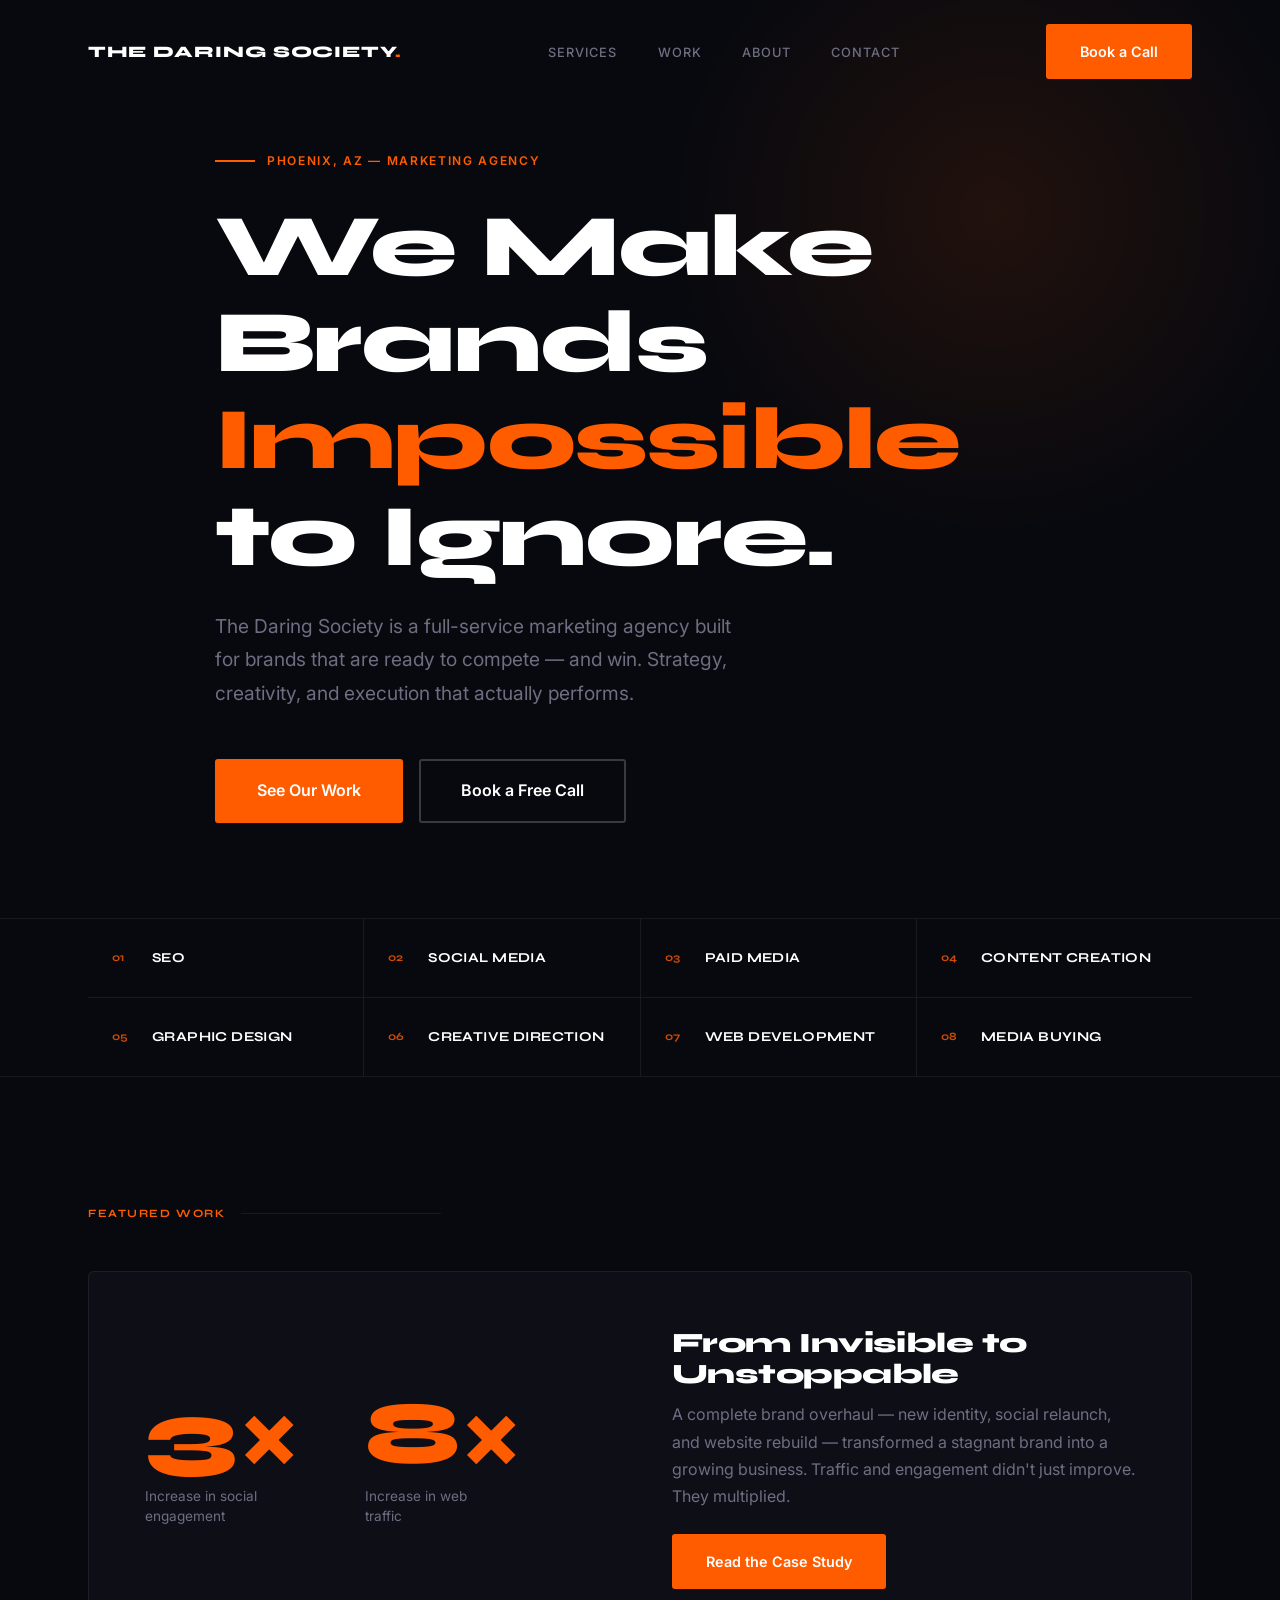
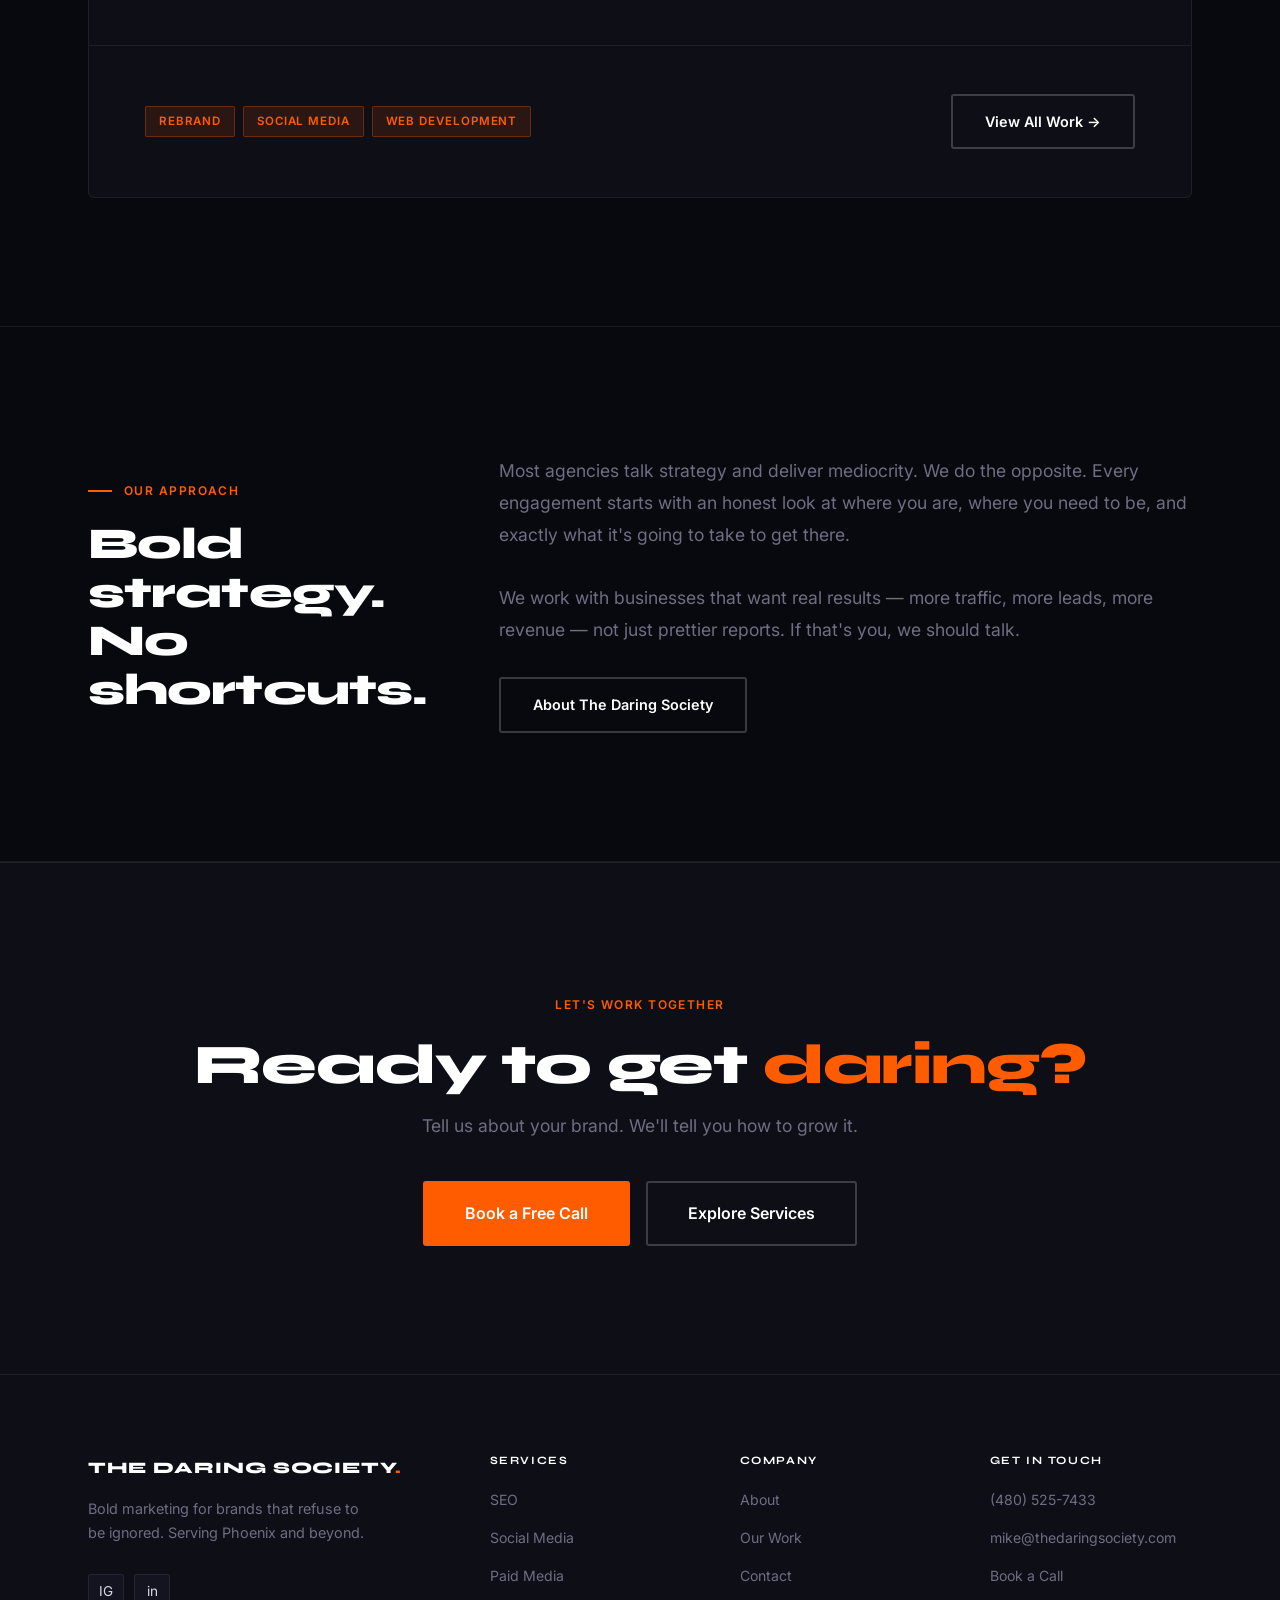
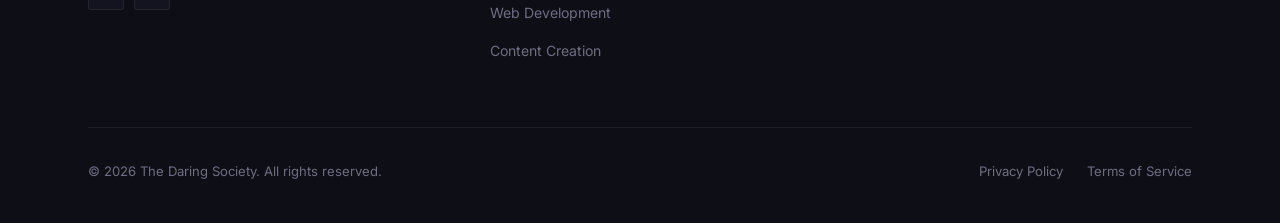
==== index.html @ 0c861d52 "Fix logo text to 'The Daring Society', add social links" ====
<!DOCTYPE html>
<html lang="en">
<head>
  <meta charset="UTF-8">
  <meta name="viewport" content="width=device-width, initial-scale=1.0">
  <title>The Daring Society — Phoenix Marketing Agency</title>
  <meta name="description" content="The Daring Society is a Phoenix-based marketing agency driving growth through SEO, paid media, social media, content, and web development. Bold strategy. Real results.">
  <meta property="og:title" content="The Daring Society — Phoenix Marketing Agency">
  <meta property="og:description" content="Bold marketing for brands that refuse to be ignored. SEO, paid media, social, web, and more.">
  <meta property="og:type" content="website">
  <meta property="og:url" content="https://thedaringsociety.com">
  <link rel="canonical" href="https://thedaringsociety.com">
  <link rel="icon" href="assets/favicon.ico" type="image/x-icon">
  <link rel="stylesheet" href="css/style.css">
</head>
<body>

<!-- NAV -->
<nav class="nav">
  <div class="nav__inner">
    <a href="index.html" class="nav__logo">The Daring Society<span class="dot">.</span></a>
    <ul class="nav__links">
      <li><a href="services.html">Services</a></li>
      <li><a href="work.html">Work</a></li>
      <li><a href="about.html">About</a></li>
      <li><a href="contact.html">Contact</a></li>
    </ul>
    <a href="contact.html" class="btn btn-primary nav__cta">Book a Call</a>
    <button class="nav__hamburger" aria-label="Open menu">
      <span></span><span></span><span></span>
    </button>
  </div>
</nav>

<!-- MOBILE NAV -->
<div class="mobile-nav">
  <a href="services.html">Services</a>
  <a href="work.html">Work</a>
  <a href="about.html">About</a>
  <a href="contact.html">Contact</a>
  <a href="contact.html" class="btn btn-primary mobile-nav__cta">Book a Call</a>
</div>

<!-- HERO -->
<section class="hero">
  <div class="container">
    <div class="hero__eyebrow">Phoenix, AZ — Marketing Agency</div>
    <h1 class="reveal">We Make Brands <span class="accent">Impossible</span> to Ignore.</h1>
    <p class="hero__sub reveal reveal-d1">
      The Daring Society is a full-service marketing agency built for brands that are ready to compete — and win. Strategy, creativity, and execution that actually performs.
    </p>
    <div class="hero__actions reveal reveal-d2">
      <a href="work.html" class="btn btn-primary btn-lg">See Our Work</a>
      <a href="contact.html" class="btn btn-secondary btn-lg">Book a Free Call</a>
    </div>
  </div>
</section>

<!-- SERVICES STRIP -->
<div class="services-strip">
  <div class="container">
    <div class="services-strip__grid">
      <div class="strip-item reveal">
        <span class="strip-item__num">01</span>
        <span class="strip-item__name">SEO</span>
      </div>
      <div class="strip-item reveal reveal-d1">
        <span class="strip-item__num">02</span>
        <span class="strip-item__name">Social Media</span>
      </div>
      <div class="strip-item reveal reveal-d2">
        <span class="strip-item__num">03</span>
        <span class="strip-item__name">Paid Media</span>
      </div>
      <div class="strip-item reveal reveal-d3">
        <span class="strip-item__num">04</span>
        <span class="strip-item__name">Content Creation</span>
      </div>
      <div class="strip-item reveal">
        <span class="strip-item__num">05</span>
        <span class="strip-item__name">Graphic Design</span>
      </div>
      <div class="strip-item reveal reveal-d1">
        <span class="strip-item__num">06</span>
        <span class="strip-item__name">Creative Direction</span>
      </div>
      <div class="strip-item reveal reveal-d2">
        <span class="strip-item__num">07</span>
        <span class="strip-item__name">Web Development</span>
      </div>
      <div class="strip-item reveal reveal-d3">
        <span class="strip-item__num">08</span>
        <span class="strip-item__name">Media Buying</span>
      </div>
    </div>
  </div>
</div>

<!-- FEATURED WORK -->
<section>
  <div class="container">
    <div class="section-label">Featured Work</div>
    <div class="case-feature reveal">
      <div class="case-feature__top">
        <div class="case-feature__metrics">
          <div>
            <div class="metric__val">3×</div>
            <div class="metric__label">Increase in social engagement</div>
          </div>
          <div>
            <div class="metric__val">8×</div>
            <div class="metric__label">Increase in web traffic</div>
          </div>
        </div>
        <div class="case-feature__desc">
          <h3>From Invisible to Unstoppable</h3>
          <p>A complete brand overhaul — new identity, social relaunch, and website rebuild — transformed a stagnant brand into a growing business. Traffic and engagement didn't just improve. They multiplied.</p>
          <a href="work.html" class="btn btn-primary">Read the Case Study</a>
        </div>
      </div>
      <div class="case-feature__tag">
        <div class="case-feature__services">
          <span class="tag">Rebrand</span>
          <span class="tag">Social Media</span>
          <span class="tag">Web Development</span>
        </div>
        <a href="work.html" class="btn btn-secondary">View All Work →</a>
      </div>
    </div>
  </div>
</section>

<!-- MISSION -->
<section class="mission-strip">
  <div class="container">
    <div class="mission-strip__inner">
      <div>
        <div class="eyebrow">Our Approach</div>
        <h2>Bold strategy.<br>No shortcuts.</h2>
      </div>
      <div>
        <p>
          Most agencies talk strategy and deliver mediocrity. We do the opposite. Every engagement starts with an honest look at where you are, where you need to be, and exactly what it's going to take to get there.
        </p>
        <p>
          We work with businesses that want real results — more traffic, more leads, more revenue — not just prettier reports. If that's you, we should talk.
        </p>
        <a href="about.html" class="btn btn-secondary">About The Daring Society</a>
      </div>
    </div>
  </div>
</section>

<!-- CTA -->
<section class="cta-section">
  <div class="container">
    <div class="eyebrow eyebrow--center">Let's Work Together</div>
    <h2>Ready to get <span class="accent">daring?</span></h2>
    <p>Tell us about your brand. We'll tell you how to grow it.</p>
    <div class="cta-actions">
      <a href="contact.html" class="btn btn-primary btn-lg">Book a Free Call</a>
      <a href="services.html" class="btn btn-secondary btn-lg">Explore Services</a>
    </div>
  </div>
</section>

<!-- FOOTER -->
<footer class="footer">
  <div class="container">
    <div class="footer__top">
      <div>
        <a href="index.html" class="footer__logo">The Daring Society<span class="dot">.</span></a>
        <p class="footer__tagline">Bold marketing for brands that refuse to be ignored. Serving Phoenix and beyond.</p>
        <div class="footer__social">
          <a href="https://www.instagram.com/thedaringsocietyagency/" aria-label="Instagram">IG</a>
          <a href="https://www.linkedin.com/company/the-daring-society/" aria-label="LinkedIn">in</a>
        </div>
      </div>
      <div class="footer__col">
        <h4>Services</h4>
        <ul>
          <li><a href="services.html">SEO</a></li>
          <li><a href="services.html">Social Media</a></li>
          <li><a href="services.html">Paid Media</a></li>
          <li><a href="services.html">Web Development</a></li>
          <li><a href="services.html">Content Creation</a></li>
        </ul>
      </div>
      <div class="footer__col">
        <h4>Company</h4>
        <ul>
          <li><a href="about.html">About</a></li>
          <li><a href="work.html">Our Work</a></li>
          <li><a href="contact.html">Contact</a></li>
        </ul>
      </div>
      <div class="footer__col">
        <h4>Get in Touch</h4>
        <ul>
          <li><a href="tel:4805257433">(480) 525-7433</a></li>
          <li><a href="mailto:mike@thedaringsociety.com">mike@thedaringsociety.com</a></li>
          <li><a href="contact.html">Book a Call</a></li>
        </ul>
      </div>
    </div>
    <div class="footer__bottom">
      <p class="footer__copyright">&copy; 2026 The Daring Society. All rights reserved.</p>
      <div class="footer__legal">
        <a href="privacy.html">Privacy Policy</a>
        <a href="terms.html">Terms of Service</a>
      </div>
    </div>
  </div>
</footer>

<script src="js/main.js"></script>
</body>
</html>
---- css/style.css ----
/* ============================================
   THE DARING SOCIETY — Stylesheet
   Dark, Bold, Modern Agency
   ============================================ */

@import url('https://fonts.googleapis.com/css2?family=Syne:wght@400;500;600;700;800&family=Inter:wght@300;400;500;600&display=swap');

*, *::before, *::after { box-sizing: border-box; margin: 0; padding: 0; }

:root {
  --bg:           #08090E;
  --bg-2:         #0D0E16;
  --bg-3:         #13141F;
  --bg-card:      #0F1019;
  --accent:       #FF5C00;
  --accent-hover: #FF7A2B;
  --accent-dim:   rgba(255, 92, 0, 0.12);
  --white:        #FFFFFF;
  --text:         #D8D8E8;
  --text-muted:   #6E6E82;
  --border:       rgba(255, 255, 255, 0.07);
  --border-accent:rgba(255, 92, 0, 0.3);
  --font-display: 'Syne', sans-serif;
  --font-body:    'Inter', sans-serif;
  --section-pad:  clamp(4rem, 10vw, 8rem);
  --container:    1200px;
  --pad:          clamp(1.5rem, 5vw, 3rem);
  --transition:   0.25s ease;
}

html { scroll-behavior: smooth; }

body {
  background: var(--bg);
  color: var(--text);
  font-family: var(--font-body);
  font-size: 16px;
  line-height: 1.6;
  -webkit-font-smoothing: antialiased;
  overflow-x: hidden;
}

.container {
  max-width: var(--container);
  margin: 0 auto;
  padding: 0 var(--pad);
}

/* ——— Typography ——— */
h1, h2, h3, h4 {
  font-family: var(--font-display);
  font-weight: 800;
  line-height: 1.1;
  color: var(--white);
  letter-spacing: -0.02em;
}
h1 { font-size: clamp(2.5rem, 7vw, 5.5rem); }
h2 { font-size: clamp(2rem, 5vw, 3.5rem); }
h3 { font-size: clamp(1.25rem, 2.5vw, 1.75rem); }
h4 { font-size: 1rem; }
.accent { color: var(--accent); }
p { color: var(--text); line-height: 1.7; }
a { color: inherit; text-decoration: none; transition: color var(--transition); }

/* ——— Eyebrow ——— */
.eyebrow {
  display: inline-flex;
  align-items: center;
  gap: 0.75rem;
  font-size: 0.75rem;
  font-weight: 600;
  letter-spacing: 0.12em;
  text-transform: uppercase;
  color: var(--accent);
  margin-bottom: 1.25rem;
}
.eyebrow::before {
  content: '';
  display: block;
  width: 1.5rem;
  height: 2px;
  background: var(--accent);
  flex-shrink: 0;
}
.eyebrow--center { justify-content: center; }
.eyebrow--center::before { display: none; }

/* ——— Buttons ——— */
.btn {
  display: inline-flex;
  align-items: center;
  gap: 0.5rem;
  padding: 0.875rem 2rem;
  border-radius: 3px;
  font-family: var(--font-body);
  font-size: 0.9rem;
  font-weight: 600;
  cursor: pointer;
  transition: all var(--transition);
  border: 2px solid transparent;
  white-space: nowrap;
}
.btn-primary {
  background: var(--accent);
  color: #fff;
  border-color: var(--accent);
}
.btn-primary:hover {
  background: var(--accent-hover);
  border-color: var(--accent-hover);
  transform: translateY(-2px);
  box-shadow: 0 8px 25px rgba(255, 92, 0, 0.35);
}
.btn-secondary {
  background: transparent;
  color: var(--white);
  border-color: rgba(255,255,255,0.2);
}
.btn-secondary:hover {
  border-color: var(--white);
  transform: translateY(-2px);
}
.btn-lg { padding: 1.1rem 2.5rem; font-size: 1rem; }

/* ——— Nav ——— */
.nav {
  position: fixed;
  top: 0; left: 0; right: 0;
  z-index: 100;
  padding: 1.5rem 0;
  transition: all var(--transition);
}
.nav.scrolled {
  background: rgba(8, 9, 14, 0.96);
  backdrop-filter: blur(16px);
  -webkit-backdrop-filter: blur(16px);
  border-bottom: 1px solid var(--border);
  padding: 1rem 0;
}
.nav__inner {
  display: flex;
  align-items: center;
  justify-content: space-between;
  max-width: var(--container);
  margin: 0 auto;
  padding: 0 var(--pad);
}
.nav__logo {
  font-family: var(--font-display);
  font-weight: 800;
  font-size: 1rem;
  letter-spacing: 0.06em;
  color: var(--white);
  text-transform: uppercase;
}
.nav__logo .dot { color: var(--accent); }
.nav__links {
  display: flex;
  align-items: center;
  gap: 2.5rem;
  list-style: none;
}
.nav__links a {
  font-size: 0.8rem;
  font-weight: 500;
  color: var(--text-muted);
  letter-spacing: 0.08em;
  text-transform: uppercase;
  transition: color var(--transition);
}
.nav__links a:hover,
.nav__links a.active { color: var(--white); }
.nav__hamburger {
  display: none;
  flex-direction: column;
  gap: 5px;
  cursor: pointer;
  padding: 6px;
  background: none;
  border: none;
}
.nav__hamburger span {
  display: block;
  width: 24px;
  height: 2px;
  background: var(--white);
  transition: all var(--transition);
  transform-origin: center;
}
.nav__hamburger.active span:nth-child(1) { transform: translateY(7px) rotate(45deg); }
.nav__hamburger.active span:nth-child(2) { opacity: 0; }
.nav__hamburger.active span:nth-child(3) { transform: translateY(-7px) rotate(-45deg); }

/* ——— Mobile nav overlay ——— */
.mobile-nav {
  display: none;
  position: fixed;
  inset: 0;
  background: var(--bg);
  z-index: 99;
  flex-direction: column;
  align-items: center;
  justify-content: center;
  gap: 2.5rem;
}
.mobile-nav.open { display: flex; }
.mobile-nav a {
  font-family: var(--font-display);
  font-size: 2.5rem;
  font-weight: 800;
  color: var(--white);
  text-transform: uppercase;
  transition: color var(--transition);
}
.mobile-nav a:hover { color: var(--accent); }
.mobile-nav__cta { margin-top: 1rem; }

/* ——— Hero ——— */
.hero {
  min-height: 100vh;
  display: flex;
  align-items: center;
  padding: 9rem 0 6rem;
  position: relative;
  overflow: hidden;
}
.hero::before {
  content: '';
  position: absolute;
  top: -15%;
  right: -5%;
  width: 700px;
  height: 700px;
  background: radial-gradient(circle, rgba(255,92,0,0.1) 0%, transparent 65%);
  pointer-events: none;
}
.hero::after {
  content: '';
  position: absolute;
  bottom: 0; left: 0; right: 0;
  height: 1px;
  background: var(--border);
}
.hero__eyebrow {
  display: inline-flex;
  align-items: center;
  gap: 0.75rem;
  font-size: 0.75rem;
  font-weight: 600;
  letter-spacing: 0.14em;
  text-transform: uppercase;
  color: var(--accent);
  margin-bottom: 1.75rem;
}
.hero__eyebrow::before {
  content: '';
  display: block;
  width: 2.5rem;
  height: 2px;
  background: var(--accent);
}
.hero h1 { max-width: 850px; margin-bottom: 1.5rem; }
.hero__sub {
  font-size: clamp(1rem, 2vw, 1.2rem);
  color: var(--text-muted);
  max-width: 520px;
  margin-bottom: 3rem;
  line-height: 1.75;
}
.hero__actions { display: flex; gap: 1rem; flex-wrap: wrap; }

/* ——— Services strip ——— */
.services-strip {
  padding: 0;
  border-bottom: 1px solid var(--border);
}
.services-strip__grid {
  display: grid;
  grid-template-columns: repeat(4, 1fr);
  background: var(--border);
  gap: 1px;
}
.strip-item {
  background: var(--bg);
  padding: 1.75rem 1.5rem;
  display: flex;
  align-items: center;
  gap: 1rem;
  transition: background var(--transition);
  border: none;
}
.strip-item:hover { background: var(--bg-3); }
.strip-item__num {
  font-family: var(--font-display);
  font-size: 0.7rem;
  font-weight: 700;
  color: var(--accent);
  opacity: 0.8;
  min-width: 1.5rem;
}
.strip-item__name {
  font-family: var(--font-display);
  font-size: 0.85rem;
  font-weight: 700;
  color: var(--white);
  text-transform: uppercase;
  letter-spacing: 0.03em;
}

/* ——— Sections ——— */
section { padding: var(--section-pad) 0; }

.section-label {
  font-family: var(--font-display);
  font-size: 0.7rem;
  font-weight: 700;
  letter-spacing: 0.14em;
  text-transform: uppercase;
  color: var(--accent);
  margin-bottom: 3rem;
  display: flex;
  align-items: center;
  gap: 1rem;
}
.section-label::after {
  content: '';
  flex: 1;
  height: 1px;
  background: var(--border);
  max-width: 200px;
}

/* ——— Featured case study (home) ——— */
.case-feature {
  background: var(--bg-2);
  border: 1px solid var(--border);
  border-radius: 6px;
  overflow: hidden;
}
.case-feature__top {
  padding: 3.5rem;
  border-bottom: 1px solid var(--border);
  display: grid;
  grid-template-columns: 1fr 1fr;
  gap: 4rem;
  align-items: center;
}
.case-feature__metrics { display: flex; gap: 4rem; }
.metric__val {
  font-family: var(--font-display);
  font-size: clamp(3.5rem, 7vw, 5.5rem);
  font-weight: 800;
  color: var(--accent);
  line-height: 1;
}
.metric__label {
  font-size: 0.85rem;
  color: var(--text-muted);
  margin-top: 0.5rem;
  max-width: 140px;
  line-height: 1.5;
}
.case-feature__desc h3 { margin-bottom: 0.75rem; }
.case-feature__desc p { color: var(--text-muted); margin-bottom: 1.5rem; }
.case-feature__tag {
  padding: 3rem 3.5rem;
  display: flex;
  align-items: center;
  justify-content: space-between;
}
.case-feature__services {
  display: flex;
  gap: 0.5rem;
  flex-wrap: wrap;
}
.tag {
  font-size: 0.72rem;
  font-weight: 600;
  letter-spacing: 0.08em;
  text-transform: uppercase;
  color: var(--accent);
  background: var(--accent-dim);
  border: 1px solid var(--border-accent);
  padding: 0.35rem 0.8rem;
  border-radius: 2px;
}

/* ——— Mission strip ——— */
.mission-strip {
  padding: var(--section-pad) 0;
  border-top: 1px solid var(--border);
  border-bottom: 1px solid var(--border);
}
.mission-strip__inner {
  display: grid;
  grid-template-columns: 1fr 2fr;
  gap: 4rem;
  align-items: center;
}
.mission-strip h2 { font-size: clamp(1.75rem, 4vw, 2.75rem); }
.mission-strip p {
  font-size: 1.1rem;
  color: var(--text-muted);
  margin-bottom: 2rem;
  line-height: 1.8;
}

/* ——— CTA section ——— */
.cta-section {
  background: var(--bg-2);
  border-top: 1px solid var(--border);
  text-align: center;
}
.cta-section h2 { margin-bottom: 1rem; }
.cta-section p { color: var(--text-muted); font-size: 1.1rem; margin-bottom: 2.5rem; }
.cta-actions { display: flex; gap: 1rem; justify-content: center; flex-wrap: wrap; }

/* ——— Page hero ——— */
.page-hero {
  padding: 10rem 0 5rem;
  border-bottom: 1px solid var(--border);
  position: relative;
  overflow: hidden;
}
.page-hero::before {
  content: '';
  position: absolute;
  top: -20%; right: -5%;
  width: 600px; height: 600px;
  background: radial-gradient(circle, rgba(255,92,0,0.08) 0%, transparent 65%);
  pointer-events: none;
}
.page-hero h1 { max-width: 750px; margin-bottom: 1.25rem; }
.page-hero__sub { max-width: 550px; color: var(--text-muted); font-size: 1.1rem; line-height: 1.7; }

/* ——— Services grid ——— */
.services-grid {
  display: grid;
  grid-template-columns: repeat(2, 1fr);
  gap: 1px;
  background: var(--border);
  border: 1px solid var(--border);
  border-radius: 6px;
  overflow: hidden;
}
.service-card {
  background: var(--bg-card);
  padding: 2.5rem;
  transition: background var(--transition);
}
.service-card:hover { background: var(--bg-3); }
.service-card__num {
  font-family: var(--font-display);
  font-size: 0.7rem;
  font-weight: 700;
  color: var(--accent);
  letter-spacing: 0.12em;
  margin-bottom: 1.25rem;
  opacity: 0.9;
}
.service-card__title {
  font-family: var(--font-display);
  font-size: 1.2rem;
  font-weight: 700;
  color: var(--white);
  margin-bottom: 0.75rem;
}
.service-card__desc {
  font-size: 0.9rem;
  color: var(--text-muted);
  line-height: 1.7;
  margin-bottom: 1.25rem;
}
.service-card__deliverables {
  list-style: none;
  display: flex;
  flex-direction: column;
  gap: 0.4rem;
}
.service-card__deliverables li {
  font-size: 0.82rem;
  color: var(--text-muted);
  padding-left: 1rem;
  position: relative;
}
.service-card__deliverables li::before {
  content: '→';
  position: absolute;
  left: 0;
  color: var(--accent);
  font-size: 0.75rem;
}

/* ——— About page ——— */
.about-bio {
  display: grid;
  grid-template-columns: 380px 1fr;
  gap: 5rem;
  align-items: start;
}
.about-bio__photo {
  aspect-ratio: 3/4;
  background: var(--bg-3);
  border: 1px solid var(--border);
  border-radius: 4px;
  overflow: hidden;
  position: relative;
}
.about-bio__photo img {
  width: 100%; height: 100%;
  object-fit: cover;
  display: block;
}
.about-bio__photo-placeholder {
  position: absolute; inset: 0;
  display: flex; flex-direction: column;
  align-items: center; justify-content: center;
  color: var(--text-muted);
  font-size: 0.85rem; text-align: center;
  padding: 2rem;
}
.about-bio__role {
  font-family: var(--font-display);
  font-size: 0.75rem;
  font-weight: 700;
  letter-spacing: 0.12em;
  text-transform: uppercase;
  color: var(--accent);
  margin-bottom: 0.75rem;
}
.about-bio__content h2 { margin-bottom: 1.5rem; }
.about-bio__content p { color: var(--text-muted); margin-bottom: 1.25rem; }
.about-bio__creds {
  margin-top: 2rem;
  padding-top: 2rem;
  border-top: 1px solid var(--border);
  display: flex;
  gap: 2rem;
  flex-wrap: wrap;
}
.cred {
  display: flex;
  flex-direction: column;
}
.cred__value {
  font-family: var(--font-display);
  font-size: 2rem;
  font-weight: 800;
  color: var(--white);
  line-height: 1;
}
.cred__label {
  font-size: 0.8rem;
  color: var(--text-muted);
  margin-top: 0.3rem;
}

.values-grid {
  display: grid;
  grid-template-columns: repeat(3, 1fr);
  gap: 1px;
  background: var(--border);
  border: 1px solid var(--border);
  border-radius: 6px;
  overflow: hidden;
}
.value-card {
  background: var(--bg-card);
  padding: 2rem;
  transition: background var(--transition);
}
.value-card:hover { background: var(--bg-3); }
.value-card__icon {
  font-size: 1.5rem;
  margin-bottom: 1rem;
  display: block;
}
.value-card__title {
  font-family: var(--font-display);
  font-size: 0.95rem;
  font-weight: 700;
  color: var(--white);
  text-transform: uppercase;
  letter-spacing: 0.05em;
  margin-bottom: 0.6rem;
}
.value-card__desc {
  font-size: 0.88rem;
  color: var(--text-muted);
  line-height: 1.65;
}

/* ——— Work/Portfolio page ——— */
.case-study {
  background: var(--bg-2);
  border: 1px solid var(--border);
  border-radius: 6px;
  overflow: hidden;
  margin-bottom: 2rem;
}
.case-study__header {
  background: var(--bg-3);
  padding: 3rem 3.5rem;
  border-bottom: 1px solid var(--border);
}
.case-study__tag {
  display: inline-block;
  font-size: 0.7rem;
  font-weight: 700;
  letter-spacing: 0.1em;
  text-transform: uppercase;
  color: var(--accent);
  background: var(--accent-dim);
  border: 1px solid var(--border-accent);
  padding: 0.35rem 0.875rem;
  border-radius: 2px;
  margin-bottom: 1.5rem;
}
.case-study__title {
  font-size: clamp(1.75rem, 4vw, 2.75rem);
  margin-bottom: 1rem;
}
.case-study__summary {
  color: var(--text-muted);
  font-size: 1.05rem;
  max-width: 620px;
}
.case-study__body {
  padding: 3rem 3.5rem;
  display: grid;
  grid-template-columns: repeat(3, 1fr);
  gap: 3rem;
  border-bottom: 1px solid var(--border);
}
.case-study__col h4 {
  font-family: var(--font-display);
  font-size: 0.72rem;
  font-weight: 700;
  letter-spacing: 0.12em;
  text-transform: uppercase;
  color: var(--accent);
  margin-bottom: 0.75rem;
}
.case-study__col p {
  font-size: 0.92rem;
  color: var(--text-muted);
  line-height: 1.75;
}
.case-study__metrics {
  padding: 2.5rem 3.5rem;
  display: flex;
  gap: 4rem;
  border-bottom: 1px solid var(--border);
}
.cs-metric__val {
  font-family: var(--font-display);
  font-size: clamp(2.5rem, 5vw, 4rem);
  font-weight: 800;
  color: var(--accent);
  line-height: 1;
}
.cs-metric__label {
  font-size: 0.85rem;
  color: var(--text-muted);
  margin-top: 0.5rem;
  max-width: 180px;
  line-height: 1.5;
}
.case-study__quote {
  padding: 2.5rem 3.5rem;
  display: flex;
  gap: 2rem;
  align-items: flex-start;
}
.case-study__quote-mark {
  font-family: var(--font-display);
  font-size: 4rem;
  color: var(--accent);
  line-height: 0.75;
  flex-shrink: 0;
  opacity: 0.5;
}
.case-study__quote-text {
  font-size: 1.05rem;
  color: var(--text);
  line-height: 1.75;
  font-style: italic;
  margin-bottom: 0.75rem;
}
.case-study__quote-attr {
  font-size: 0.82rem;
  color: var(--text-muted);
  font-style: normal;
}

.more-coming {
  background: var(--bg-2);
  border: 1px solid var(--border);
  border-radius: 6px;
  padding: 3rem;
  text-align: center;
  margin-top: 1px;
}
.more-coming p {
  color: var(--text-muted);
  margin-top: 0.75rem;
  margin-bottom: 1.5rem;
}

/* ——— Contact page ——— */
.contact-layout {
  display: grid;
  grid-template-columns: 1fr 1.6fr;
  gap: 5rem;
  align-items: start;
}
.contact-info h2 { margin-bottom: 1rem; }
.contact-info > p { color: var(--text-muted); margin-bottom: 2.5rem; line-height: 1.75; }
.contact-detail {
  display: flex;
  align-items: flex-start;
  gap: 1rem;
  margin-bottom: 1.75rem;
}
.contact-detail__icon {
  width: 42px; height: 42px;
  background: var(--bg-3);
  border: 1px solid var(--border);
  border-radius: 4px;
  display: flex; align-items: center; justify-content: center;
  font-size: 1.1rem;
  flex-shrink: 0;
}
.contact-detail__label {
  font-size: 0.72rem;
  font-weight: 600;
  letter-spacing: 0.1em;
  text-transform: uppercase;
  color: var(--text-muted);
  margin-bottom: 0.25rem;
}
.contact-detail__value {
  color: var(--white);
  font-weight: 500;
  font-size: 0.95rem;
}
.contact-detail__value a:hover { color: var(--accent); }
.contact-area {
  font-size: 0.82rem;
  color: var(--text-muted);
  margin-top: 2rem;
  padding-top: 2rem;
  border-top: 1px solid var(--border);
  line-height: 1.7;
}

.contact-form {
  background: var(--bg-2);
  border: 1px solid var(--border);
  border-radius: 6px;
  padding: 2.5rem;
}
.contact-form h3 {
  font-size: 1.25rem;
  margin-bottom: 0.5rem;
}
.contact-form > p {
  color: var(--text-muted);
  font-size: 0.9rem;
  margin-bottom: 2rem;
}
.form-group { margin-bottom: 1.25rem; }
.form-group label {
  display: block;
  font-size: 0.75rem;
  font-weight: 600;
  letter-spacing: 0.08em;
  text-transform: uppercase;
  color: var(--text-muted);
  margin-bottom: 0.5rem;
}
.form-group input,
.form-group select,
.form-group textarea {
  width: 100%;
  background: var(--bg-3);
  border: 1px solid var(--border);
  border-radius: 3px;
  padding: 0.875rem 1rem;
  color: var(--white);
  font-family: var(--font-body);
  font-size: 0.95rem;
  transition: border-color var(--transition);
  -webkit-appearance: none;
  appearance: none;
}
.form-group input:focus,
.form-group select:focus,
.form-group textarea:focus {
  outline: none;
  border-color: var(--accent);
  background: var(--bg-card);
}
.form-group input::placeholder,
.form-group textarea::placeholder { color: var(--text-muted); }
.form-group select option { background: var(--bg-3); color: var(--white); }
.form-group textarea { resize: vertical; min-height: 130px; }
.form-row { display: grid; grid-template-columns: 1fr 1fr; gap: 1rem; }
.form-success {
  display: none;
  background: rgba(0, 200, 100, 0.1);
  border: 1px solid rgba(0, 200, 100, 0.3);
  border-radius: 4px;
  padding: 1.25rem;
  color: #00c864;
  font-size: 0.9rem;
  margin-top: 1rem;
  text-align: center;
}

/* ——— Calendly section ——— */
.calendly-section {
  background: var(--bg-2);
  border-top: 1px solid var(--border);
}
.calendly-section h2 { margin-bottom: 0.75rem; }
.calendly-section > .container > p {
  color: var(--text-muted);
  margin-bottom: 2.5rem;
  font-size: 1.05rem;
}
.calendly-wrap {
  background: var(--bg-3);
  border: 1px solid var(--border);
  border-radius: 6px;
  overflow: hidden;
}

/* ——— Footer ——— */
.footer {
  background: var(--bg-2);
  border-top: 1px solid var(--border);
  padding: 5rem 0 2.5rem;
}
.footer__top {
  display: grid;
  grid-template-columns: 1.75fr 1fr 1fr 1fr;
  gap: 3rem;
  margin-bottom: 4rem;
}
.footer__logo {
  font-family: var(--font-display);
  font-weight: 800;
  font-size: 1rem;
  letter-spacing: 0.06em;
  color: var(--white);
  text-transform: uppercase;
  margin-bottom: 1rem;
  display: block;
}
.footer__logo .dot { color: var(--accent); }
.footer__tagline {
  font-size: 0.9rem;
  color: var(--text-muted);
  margin-bottom: 1.75rem;
  line-height: 1.7;
  max-width: 280px;
}
.footer__social { display: flex; gap: 0.625rem; }
.footer__social a {
  width: 36px; height: 36px;
  background: var(--bg-3);
  border: 1px solid var(--border);
  border-radius: 3px;
  display: flex; align-items: center; justify-content: center;
  font-size: 0.85rem;
  transition: all var(--transition);
}
.footer__social a:hover { border-color: var(--accent); color: var(--accent); }
.footer__col h4 {
  font-family: var(--font-display);
  font-size: 0.7rem;
  font-weight: 700;
  letter-spacing: 0.14em;
  text-transform: uppercase;
  color: var(--white);
  margin-bottom: 1.25rem;
}
.footer__col ul { list-style: none; display: flex; flex-direction: column; gap: 0.75rem; }
.footer__col a { font-size: 0.88rem; color: var(--text-muted); transition: color var(--transition); }
.footer__col a:hover { color: var(--white); }
.footer__bottom {
  border-top: 1px solid var(--border);
  padding-top: 2rem;
  display: flex;
  align-items: center;
  justify-content: space-between;
}
.footer__copyright { font-size: 0.82rem; color: var(--text-muted); }
.footer__legal { display: flex; gap: 1.5rem; }
.footer__legal a { font-size: 0.82rem; color: var(--text-muted); }
.footer__legal a:hover { color: var(--white); }

/* ——— Legal pages ——— */
.legal {
  max-width: 800px;
  padding: 9rem 0 6rem;
}
.legal h1 { font-size: clamp(2rem, 5vw, 3rem); margin-bottom: 0.5rem; }
.legal .updated { color: var(--text-muted); font-size: 0.85rem; margin-bottom: 3rem; }
.legal h2 { font-size: 1.35rem; margin: 2.5rem 0 1rem; }
.legal p, .legal li { color: var(--text-muted); margin-bottom: 1rem; line-height: 1.8; font-size: 0.95rem; }
.legal ul { padding-left: 1.5rem; margin-bottom: 1rem; }
.legal a { color: var(--accent); }
.legal a:hover { text-decoration: underline; }

/* ——— Scroll reveal ——— */
.reveal {
  opacity: 0;
  transform: translateY(28px);
  transition: opacity 0.65s ease, transform 0.65s ease;
}
.reveal.visible { opacity: 1; transform: translateY(0); }
.reveal-d1 { transition-delay: 0.1s; }
.reveal-d2 { transition-delay: 0.2s; }
.reveal-d3 { transition-delay: 0.3s; }
.reveal-d4 { transition-delay: 0.4s; }

/* ——— Responsive ——— */
@media (max-width: 1024px) {
  .about-bio { grid-template-columns: 1fr; }
  .about-bio__photo { max-width: 380px; aspect-ratio: 1; }
  .case-study__body { grid-template-columns: 1fr 1fr; }
  .footer__top { grid-template-columns: 1fr 1fr; }
}
@media (max-width: 768px) {
  .nav__links, .nav__cta { display: none; }
  .nav__hamburger { display: flex; }
  .services-strip__grid { grid-template-columns: 1fr 1fr; }
  .case-feature__top { grid-template-columns: 1fr; gap: 2.5rem; }
  .case-feature__metrics { gap: 2.5rem; }
  .mission-strip__inner { grid-template-columns: 1fr; gap: 2rem; }
  .services-grid { grid-template-columns: 1fr; }
  .values-grid { grid-template-columns: 1fr 1fr; }
  .contact-layout { grid-template-columns: 1fr; gap: 3rem; }
  .case-study__body { grid-template-columns: 1fr; gap: 2rem; }
  .case-study__metrics { flex-direction: column; gap: 1.5rem; }
  .case-study__header, .case-study__body, .case-study__metrics, .case-study__quote { padding-left: 2rem; padding-right: 2rem; }
  .footer__top { grid-template-columns: 1fr; gap: 2.5rem; }
  .footer__bottom { flex-direction: column; gap: 1rem; text-align: center; }
  .form-row { grid-template-columns: 1fr; }
  .hero__actions { flex-direction: column; align-items: flex-start; }
  .cta-actions { flex-direction: column; align-items: center; }
}
@media (max-width: 480px) {
  .services-strip__grid { grid-template-columns: 1fr; }
  .values-grid { grid-template-columns: 1fr; }
  .case-feature__metrics { flex-direction: column; gap: 1.5rem; }
  .about-bio__creds { flex-direction: column; gap: 1.25rem; }
}
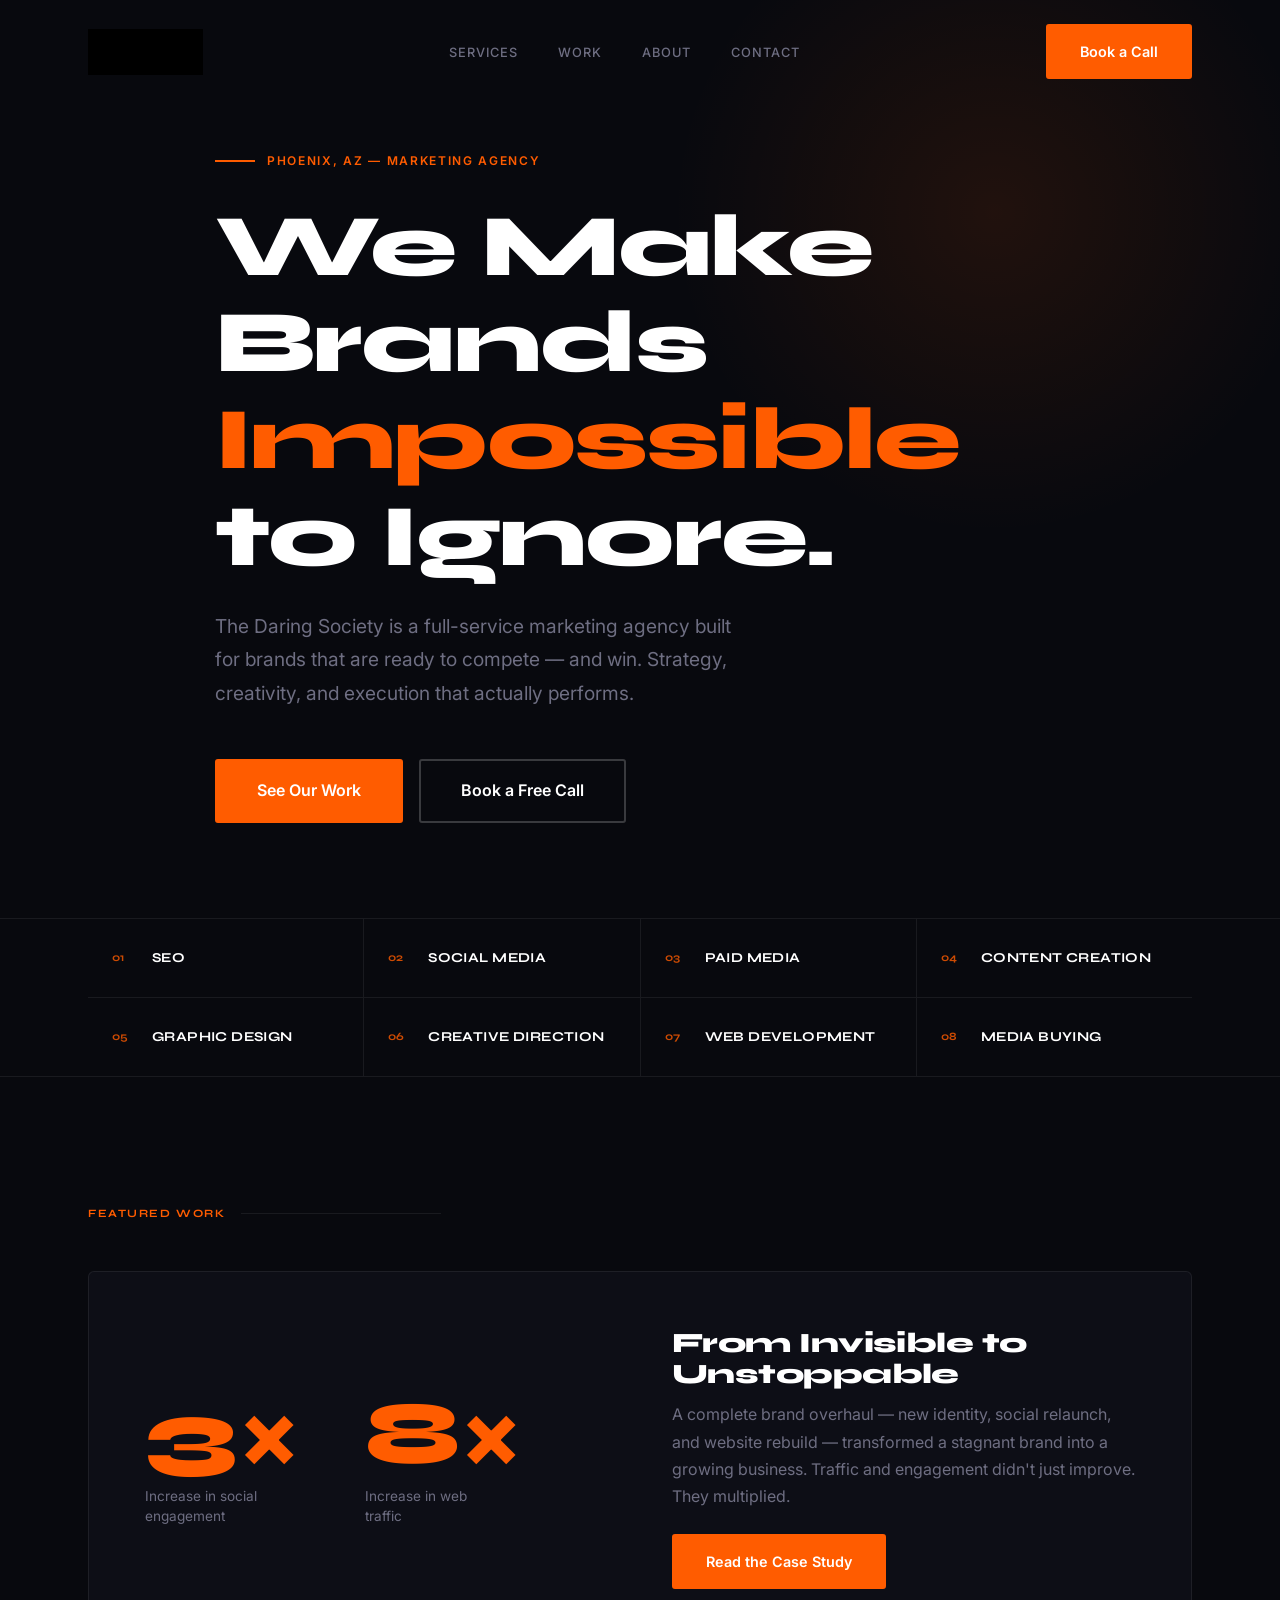
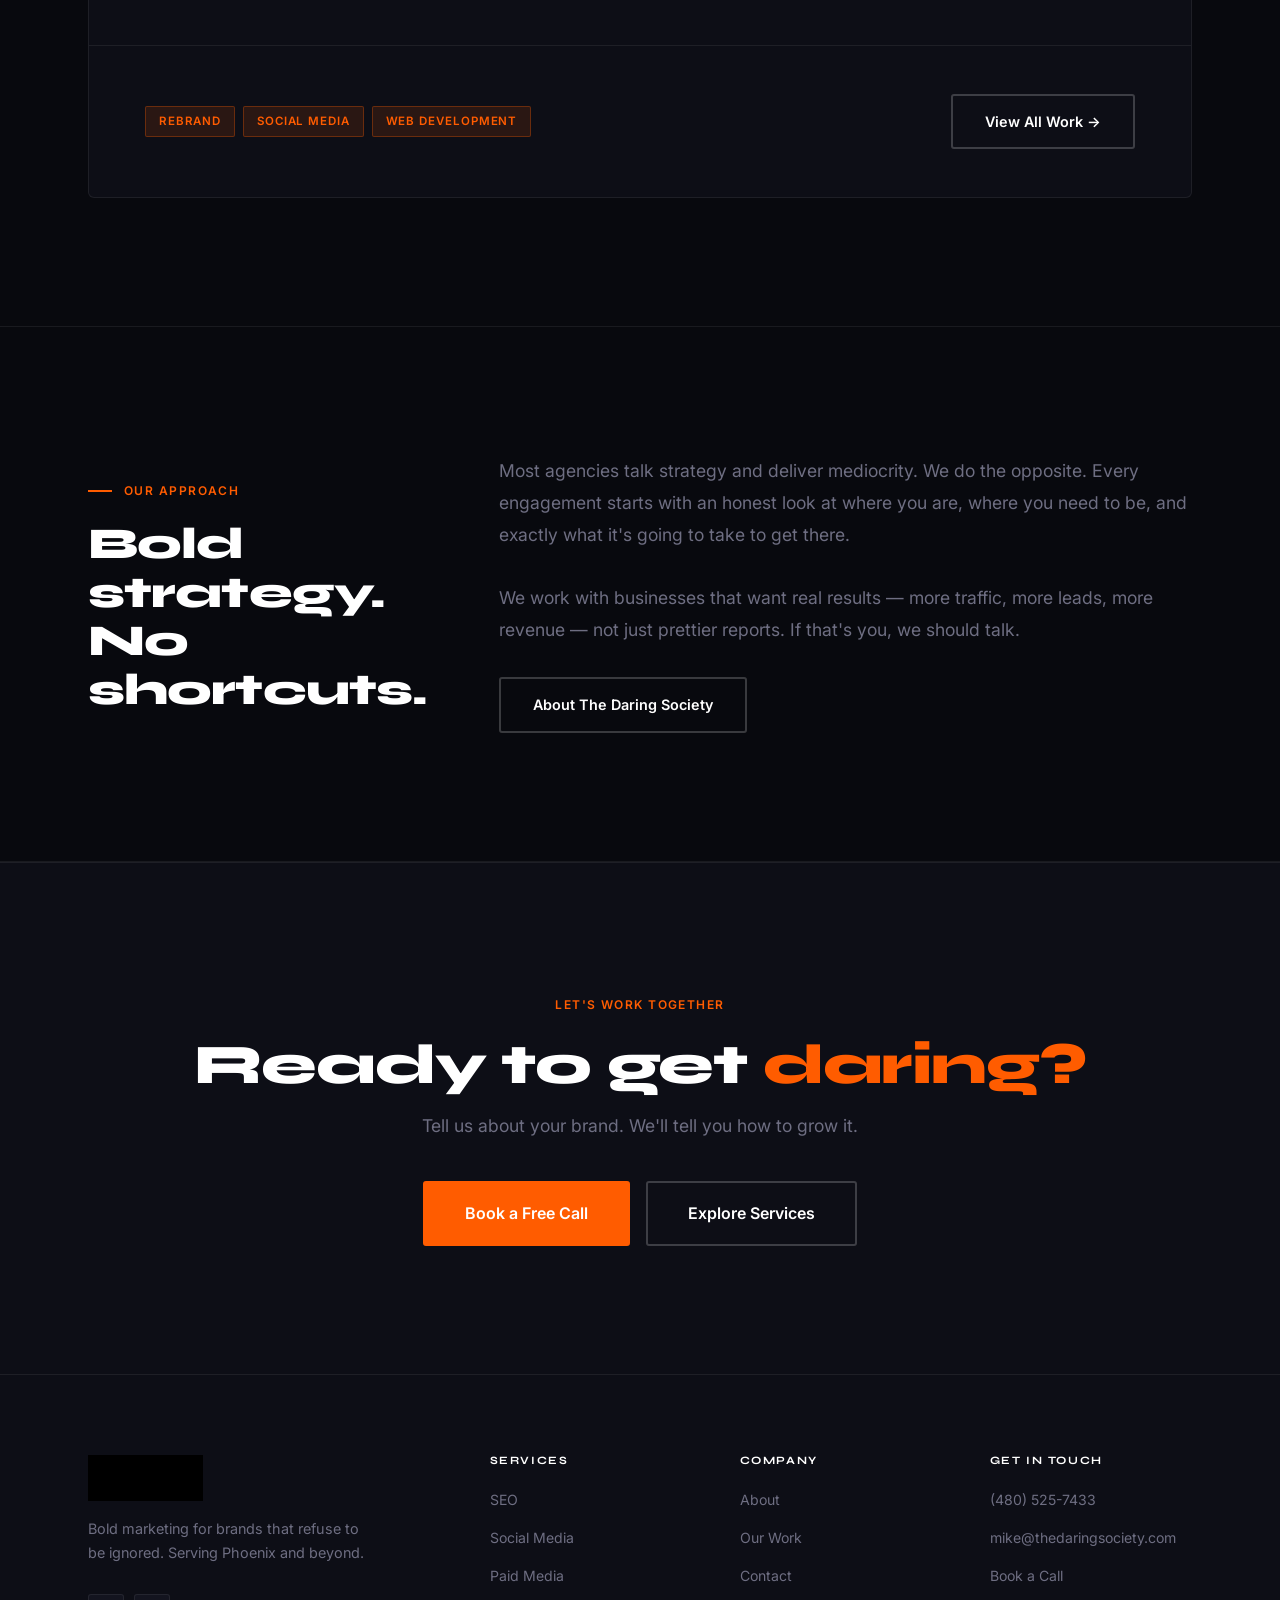
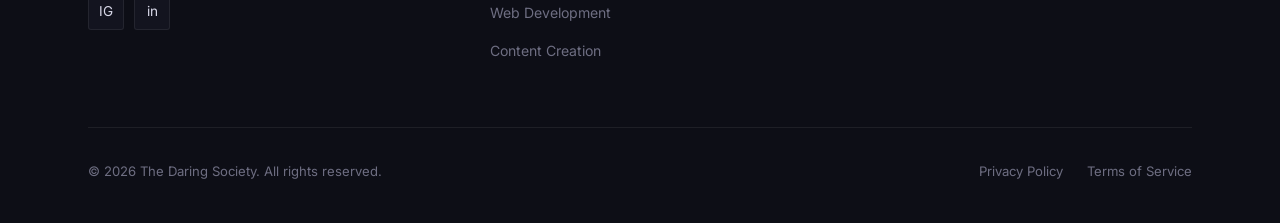
==== commit 3376d244: "Add logo image to nav and footer" ====
--- a/index.html
+++ b/index.html
@@ -18,7 +18,7 @@
 <!-- NAV -->
 <nav class="nav">
   <div class="nav__inner">
-    <a href="index.html" class="nav__logo">The Daring Society<span class="dot">.</span></a>
+    <a href="index.html" class="nav__logo" aria-label="The Daring Society"></a>
     <ul class="nav__links">
       <li><a href="services.html">Services</a></li>
       <li><a href="work.html">Work</a></li>
@@ -169,7 +169,7 @@
   <div class="container">
     <div class="footer__top">
       <div>
-        <a href="index.html" class="footer__logo">The Daring Society<span class="dot">.</span></a>
+        <a href="index.html" class="footer__logo" aria-label="The Daring Society"></a>
         <p class="footer__tagline">Bold marketing for brands that refuse to be ignored. Serving Phoenix and beyond.</p>
         <div class="footer__social">
           <a href="https://www.instagram.com/thedaringsocietyagency/" aria-label="Instagram">IG</a>
--- a/css/style.css
+++ b/css/style.css
@@ -146,14 +146,15 @@
   padding: 0 var(--pad);
 }
 .nav__logo {
-  font-family: var(--font-display);
-  font-weight: 800;
-  font-size: 1rem;
-  letter-spacing: 0.06em;
-  color: var(--white);
-  text-transform: uppercase;
-}
-.nav__logo .dot { color: var(--accent); }
+  display: block;
+  width: 115px;
+  height: 46px;
+  background-image: url('../assets/DaringSocietyDarkBackgound.png');
+  background-size: 1020px 1020px;
+  background-repeat: no-repeat;
+  background-position: -236px -284px;
+  flex-shrink: 0;
+}
 .nav__links {
   display: flex;
   align-items: center;
@@ -849,14 +850,14 @@
   margin-bottom: 4rem;
 }
 .footer__logo {
-  font-family: var(--font-display);
-  font-weight: 800;
-  font-size: 1rem;
-  letter-spacing: 0.06em;
-  color: var(--white);
-  text-transform: uppercase;
+  display: block;
+  width: 115px;
+  height: 46px;
+  background-image: url('../assets/DaringSocietyDarkBackgound.png');
+  background-size: 1020px 1020px;
+  background-repeat: no-repeat;
+  background-position: -236px -284px;
   margin-bottom: 1rem;
-  display: block;
 }
 .footer__logo .dot { color: var(--accent); }
 .footer__tagline {
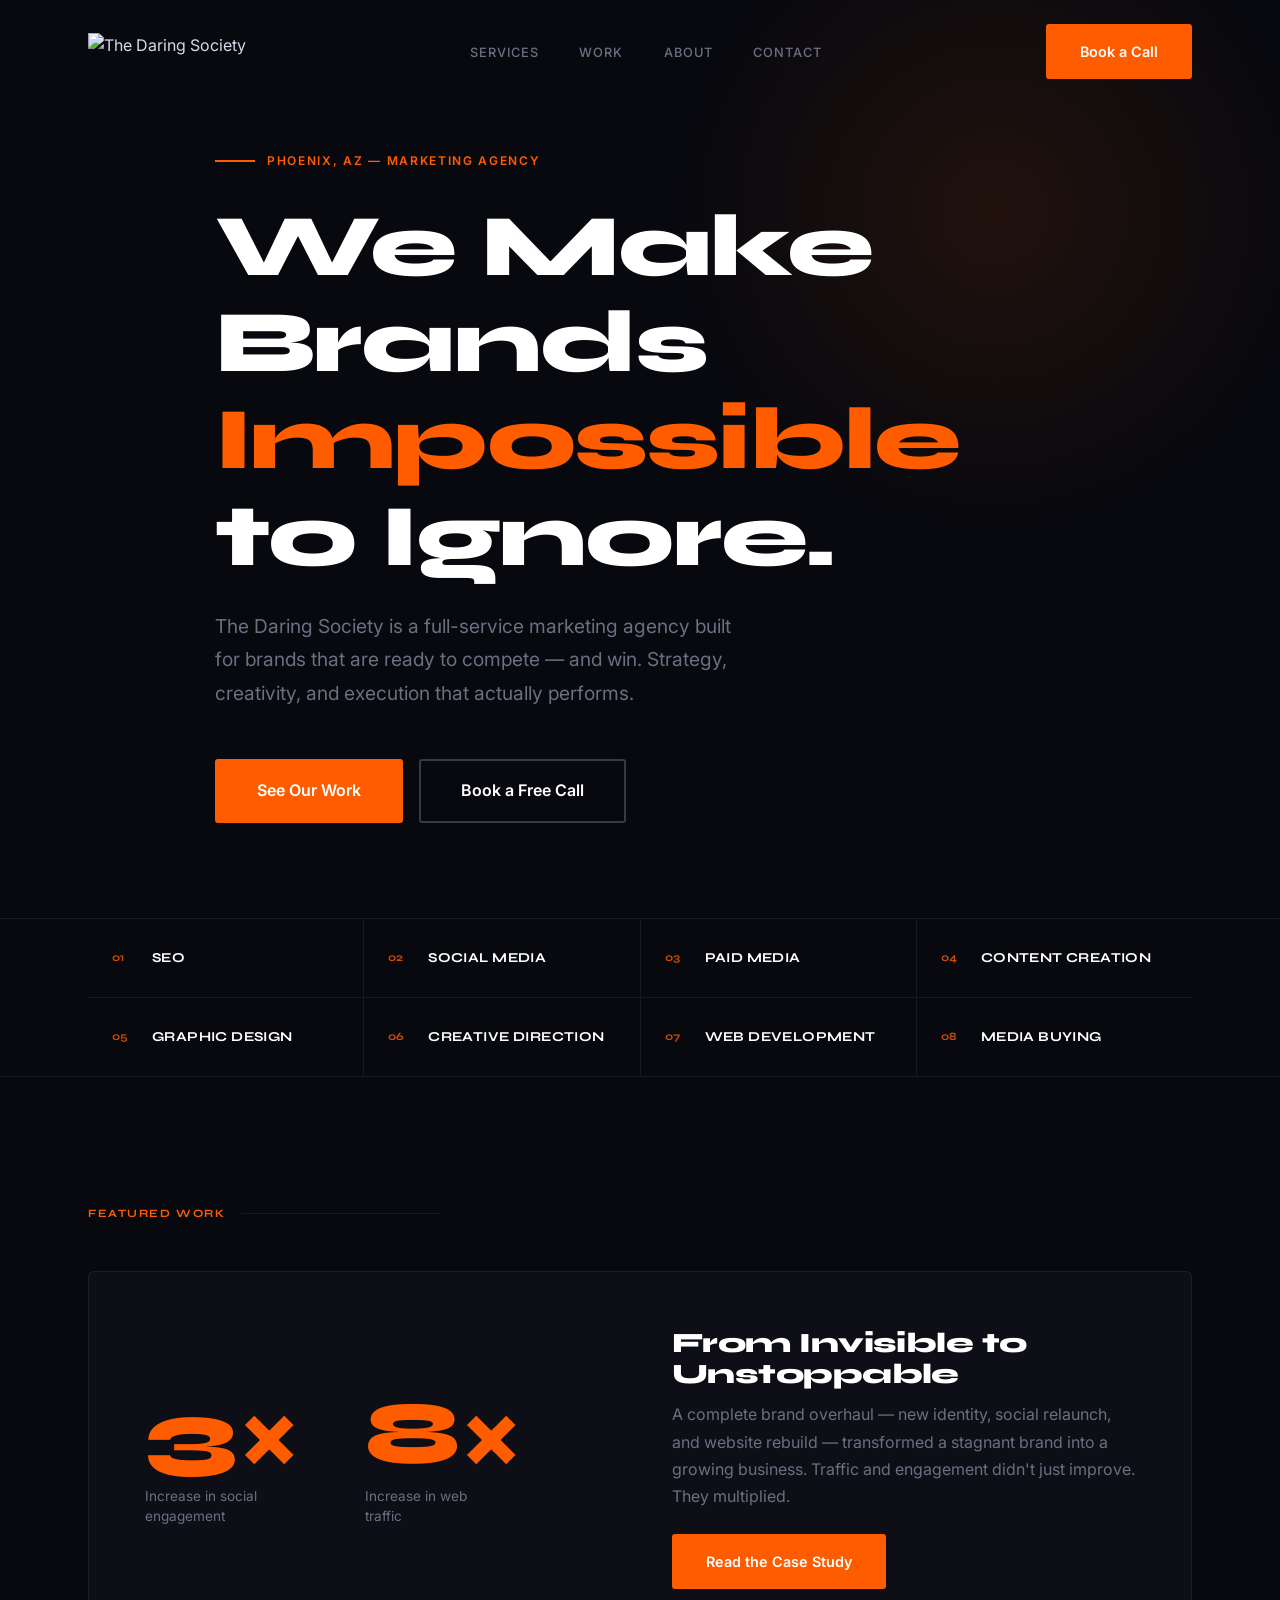
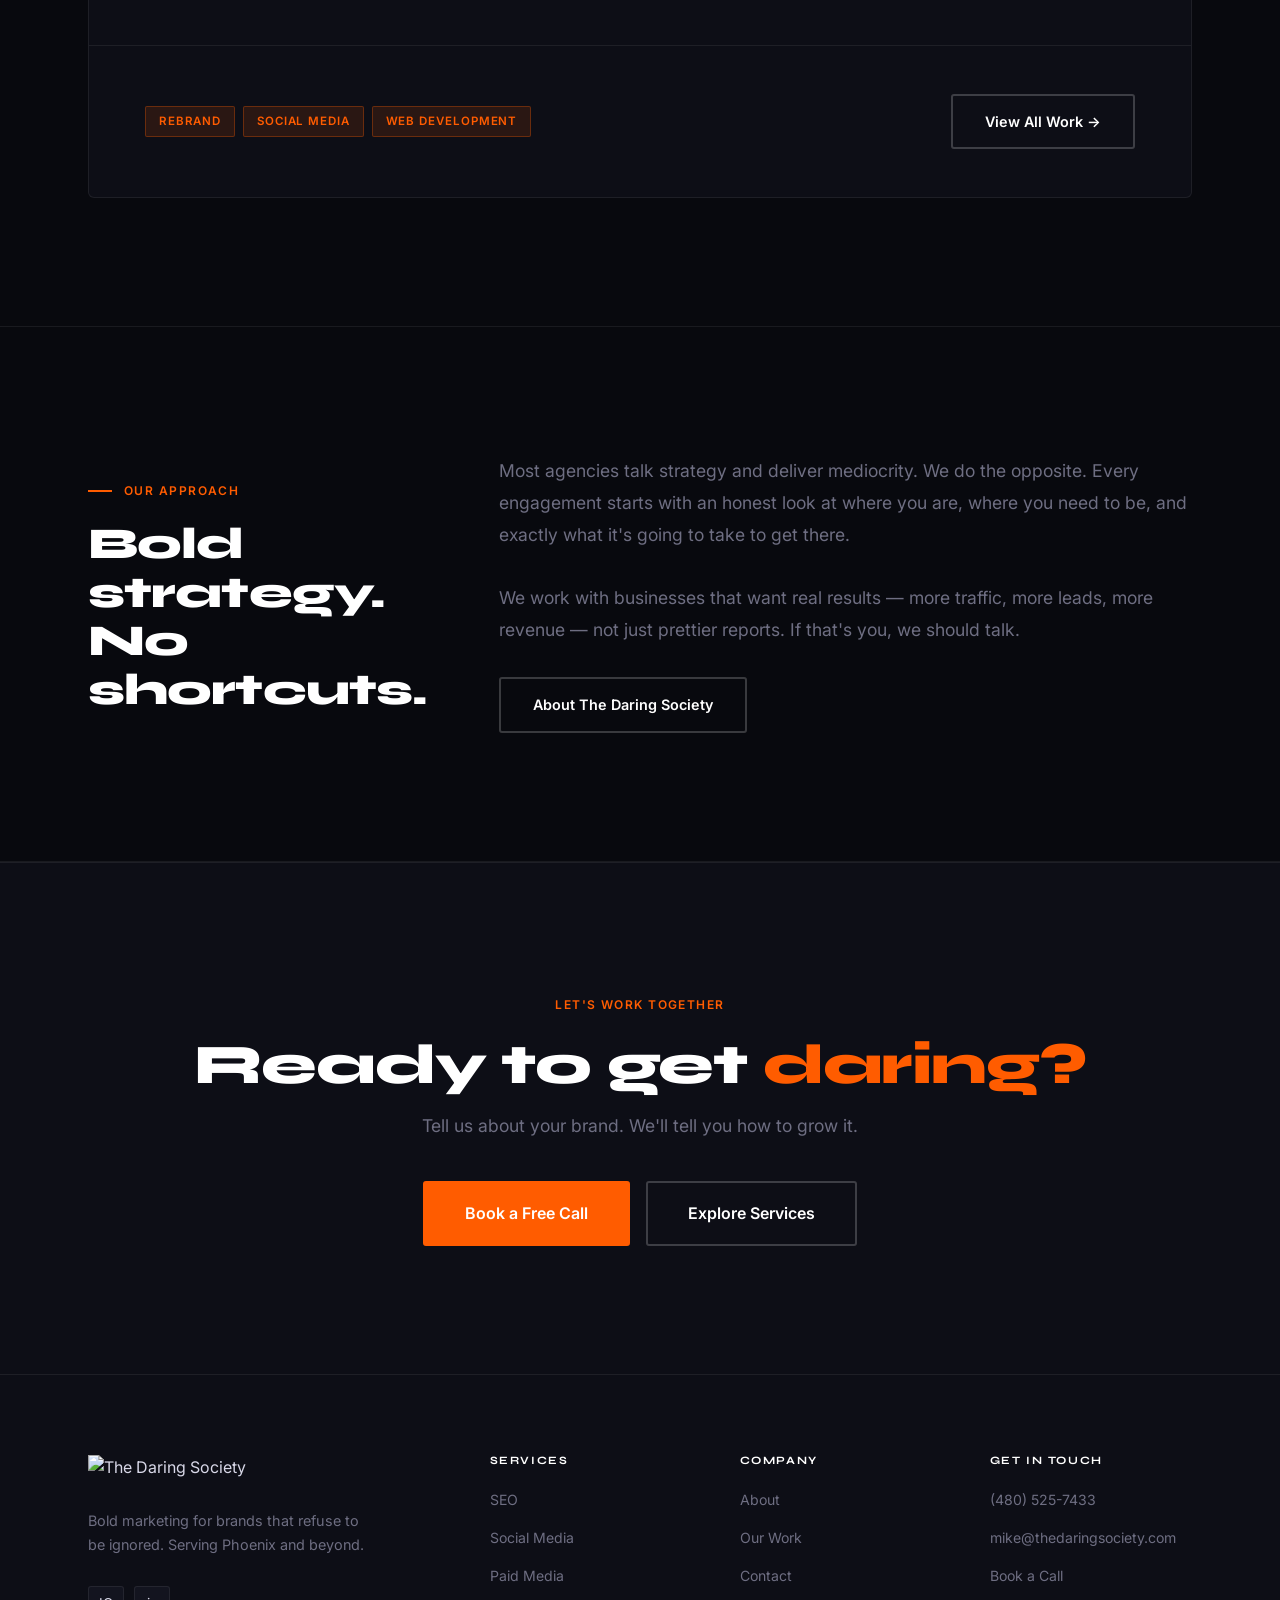
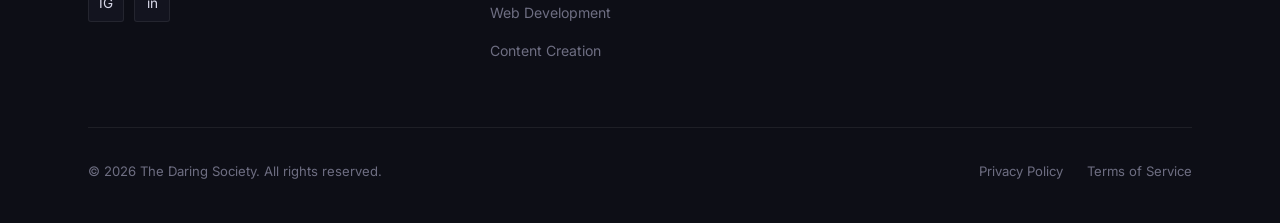
==== commit caf32aaa: "Replace PNG logo with SVG, clean up background-image hack" ====
--- a/index.html
+++ b/index.html
@@ -18,7 +18,7 @@
 <!-- NAV -->
 <nav class="nav">
   <div class="nav__inner">
-    <a href="index.html" class="nav__logo" aria-label="The Daring Society"></a>
+    <a href="index.html" class="nav__logo"><img src="assets/daringsocietylogo.svg" alt="The Daring Society" class="logo-img"></a>
     <ul class="nav__links">
       <li><a href="services.html">Services</a></li>
       <li><a href="work.html">Work</a></li>
@@ -169,7 +169,7 @@
   <div class="container">
     <div class="footer__top">
       <div>
-        <a href="index.html" class="footer__logo" aria-label="The Daring Society"></a>
+        <a href="index.html" class="footer__logo"><img src="assets/daringsocietylogo.svg" alt="The Daring Society" class="logo-img"></a>
         <p class="footer__tagline">Bold marketing for brands that refuse to be ignored. Serving Phoenix and beyond.</p>
         <div class="footer__social">
           <a href="https://www.instagram.com/thedaringsocietyagency/" aria-label="Instagram">IG</a>
--- a/css/style.css
+++ b/css/style.css
@@ -146,14 +146,14 @@
   padding: 0 var(--pad);
 }
 .nav__logo {
+  display: flex;
+  align-items: center;
+  flex-shrink: 0;
+}
+.logo-img {
+  height: 38px;
+  width: auto;
   display: block;
-  width: 115px;
-  height: 46px;
-  background-image: url('../assets/DaringSocietyDarkBackgound.png');
-  background-size: 1020px 1020px;
-  background-repeat: no-repeat;
-  background-position: -236px -284px;
-  flex-shrink: 0;
 }
 .nav__links {
   display: flex;
@@ -850,13 +850,8 @@
   margin-bottom: 4rem;
 }
 .footer__logo {
-  display: block;
-  width: 115px;
-  height: 46px;
-  background-image: url('../assets/DaringSocietyDarkBackgound.png');
-  background-size: 1020px 1020px;
-  background-repeat: no-repeat;
-  background-position: -236px -284px;
+  display: inline-flex;
+  align-items: center;
   margin-bottom: 1rem;
 }
 .footer__logo .dot { color: var(--accent); }
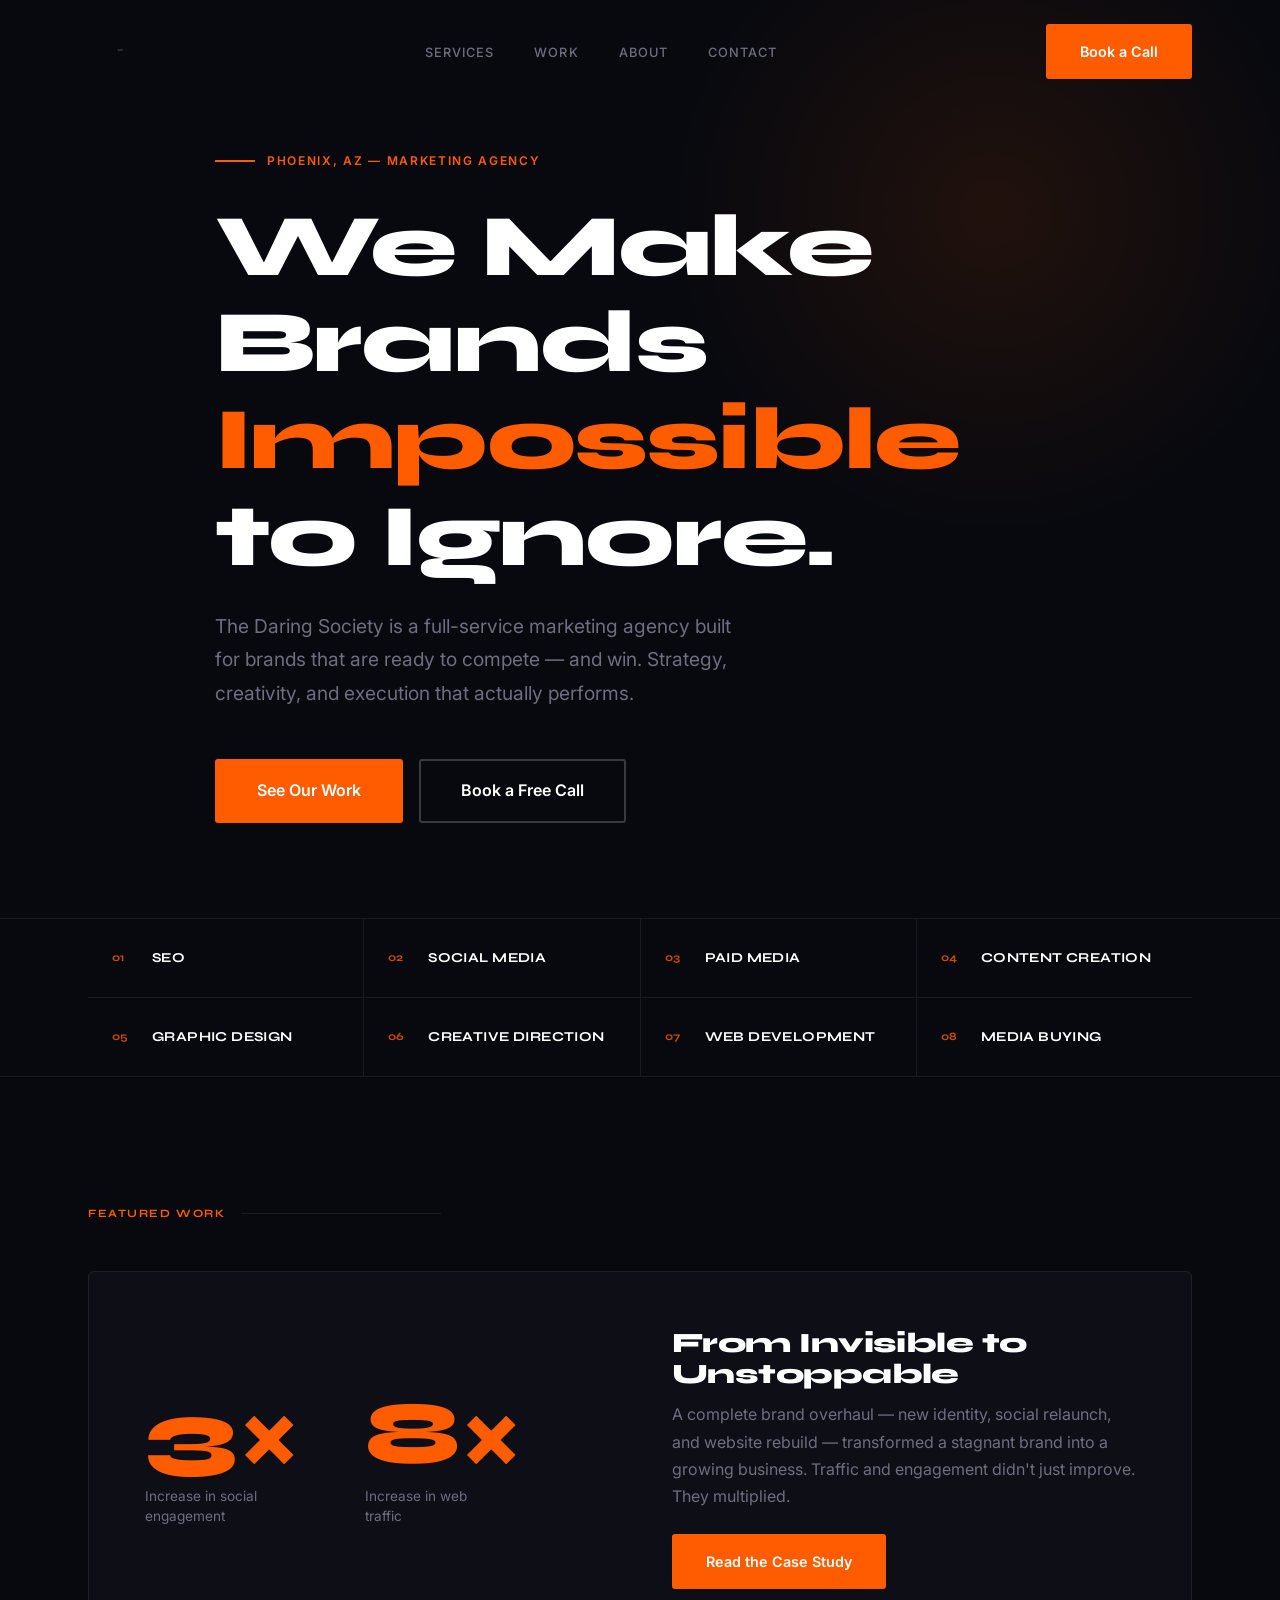
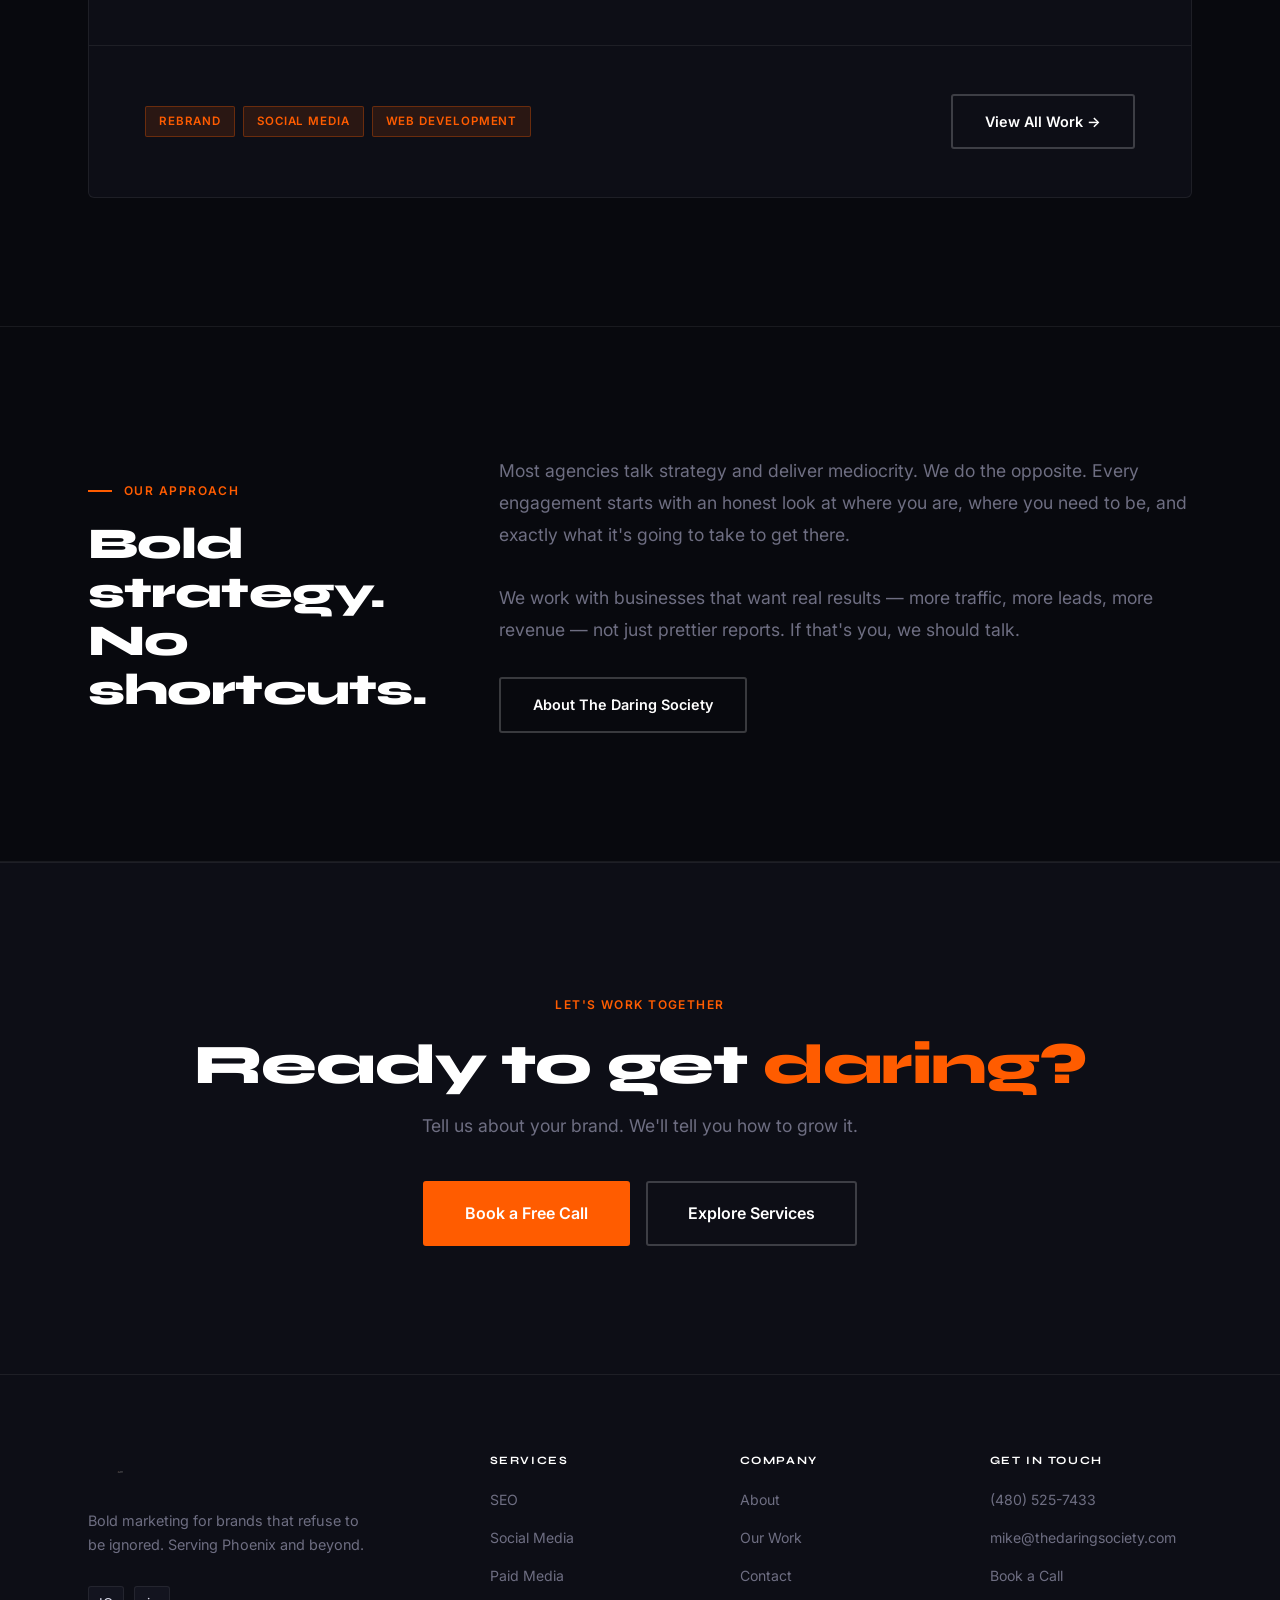
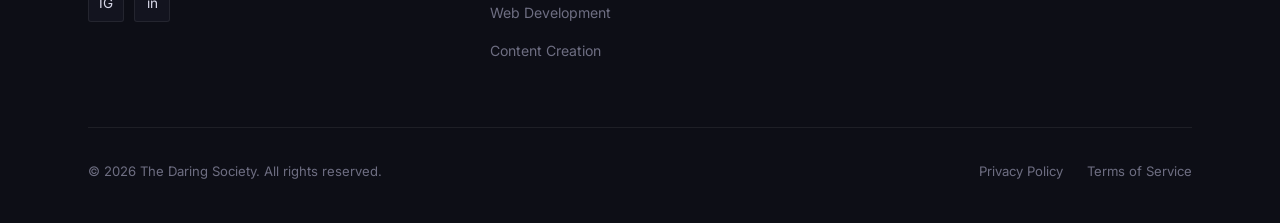
==== commit fde31553: "Fix SVG filename case for Linux/GitHub Pages" ====
--- a/index.html
+++ b/index.html
@@ -18,7 +18,7 @@
 <!-- NAV -->
 <nav class="nav">
   <div class="nav__inner">
-    <a href="index.html" class="nav__logo"><img src="assets/daringsocietylogo.svg" alt="The Daring Society" class="logo-img"></a>
+    <a href="index.html" class="nav__logo"><img src="assets/DaringSocietyLogo.svg" alt="The Daring Society" class="logo-img"></a>
     <ul class="nav__links">
       <li><a href="services.html">Services</a></li>
       <li><a href="work.html">Work</a></li>
@@ -169,7 +169,7 @@
   <div class="container">
     <div class="footer__top">
       <div>
-        <a href="index.html" class="footer__logo"><img src="assets/daringsocietylogo.svg" alt="The Daring Society" class="logo-img"></a>
+        <a href="index.html" class="footer__logo"><img src="assets/DaringSocietyLogo.svg" alt="The Daring Society" class="logo-img"></a>
         <p class="footer__tagline">Bold marketing for brands that refuse to be ignored. Serving Phoenix and beyond.</p>
         <div class="footer__social">
           <a href="https://www.instagram.com/thedaringsocietyagency/" aria-label="Instagram">IG</a>
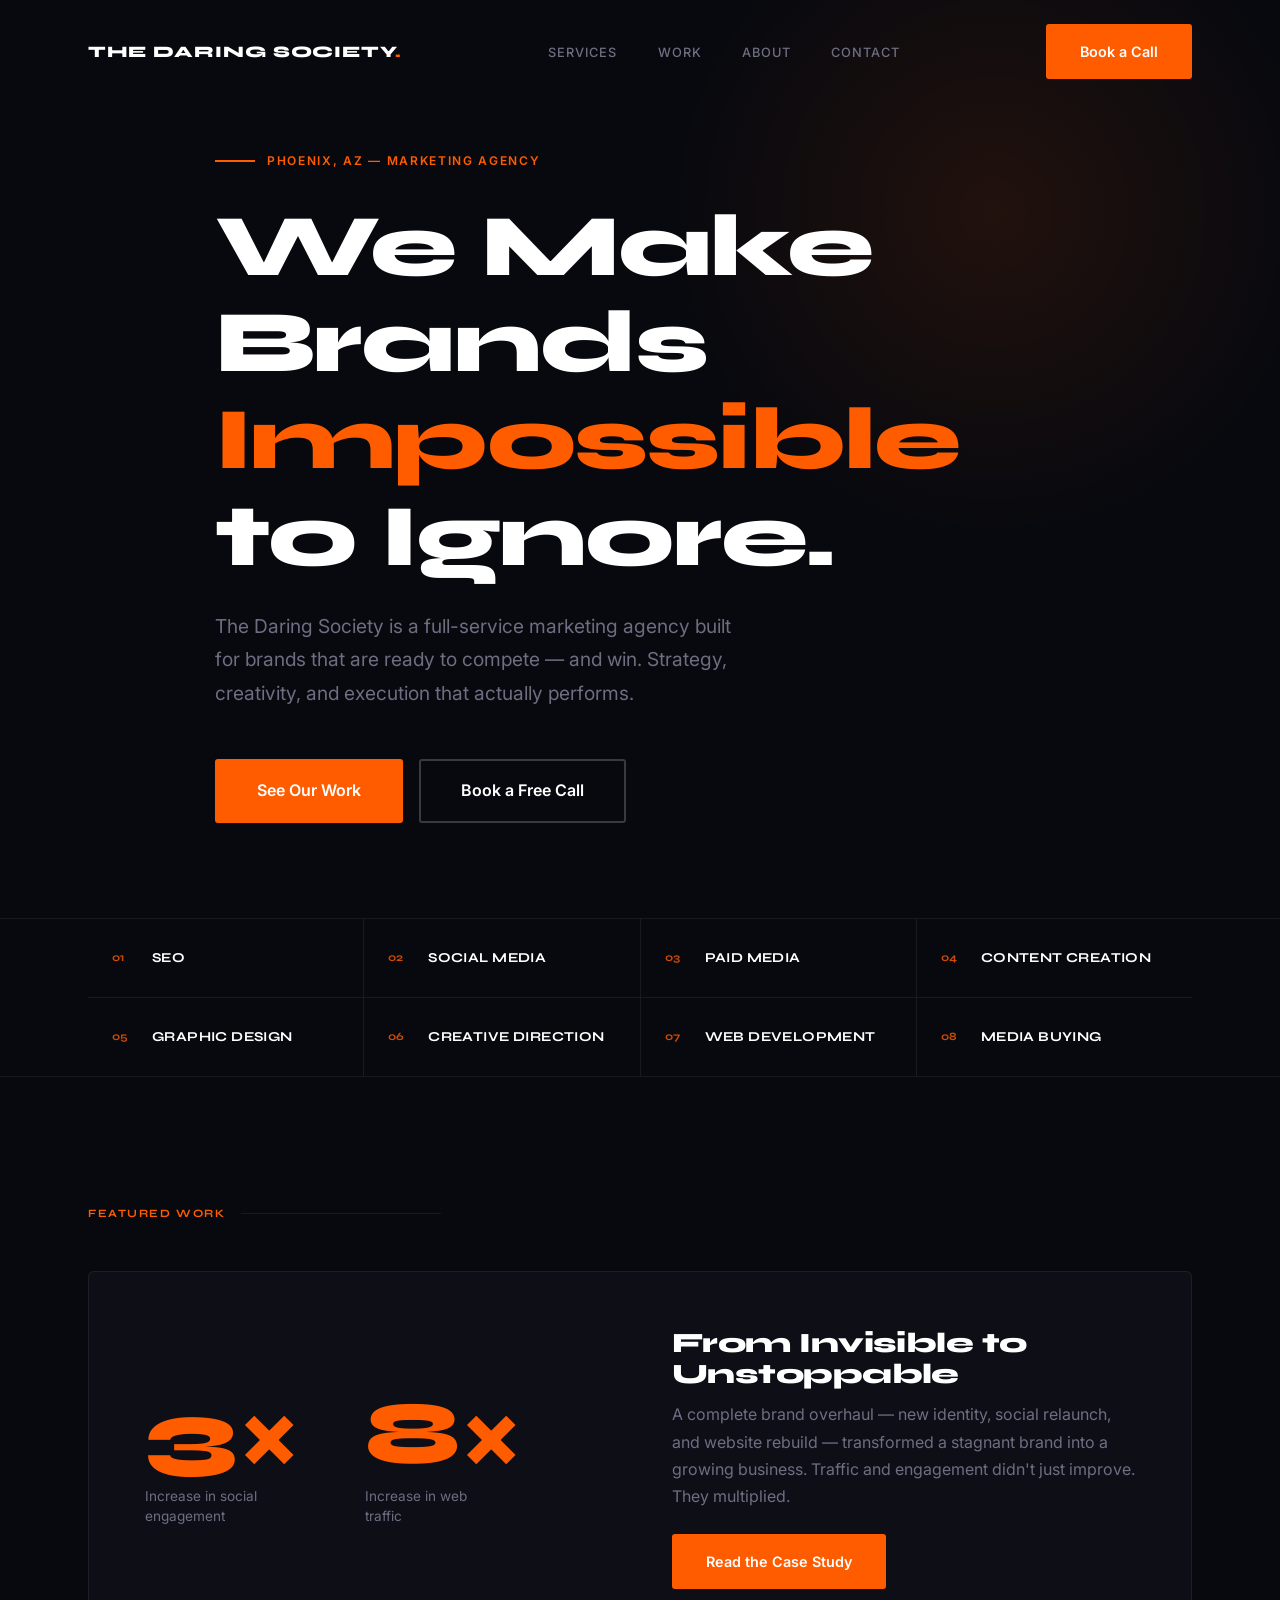
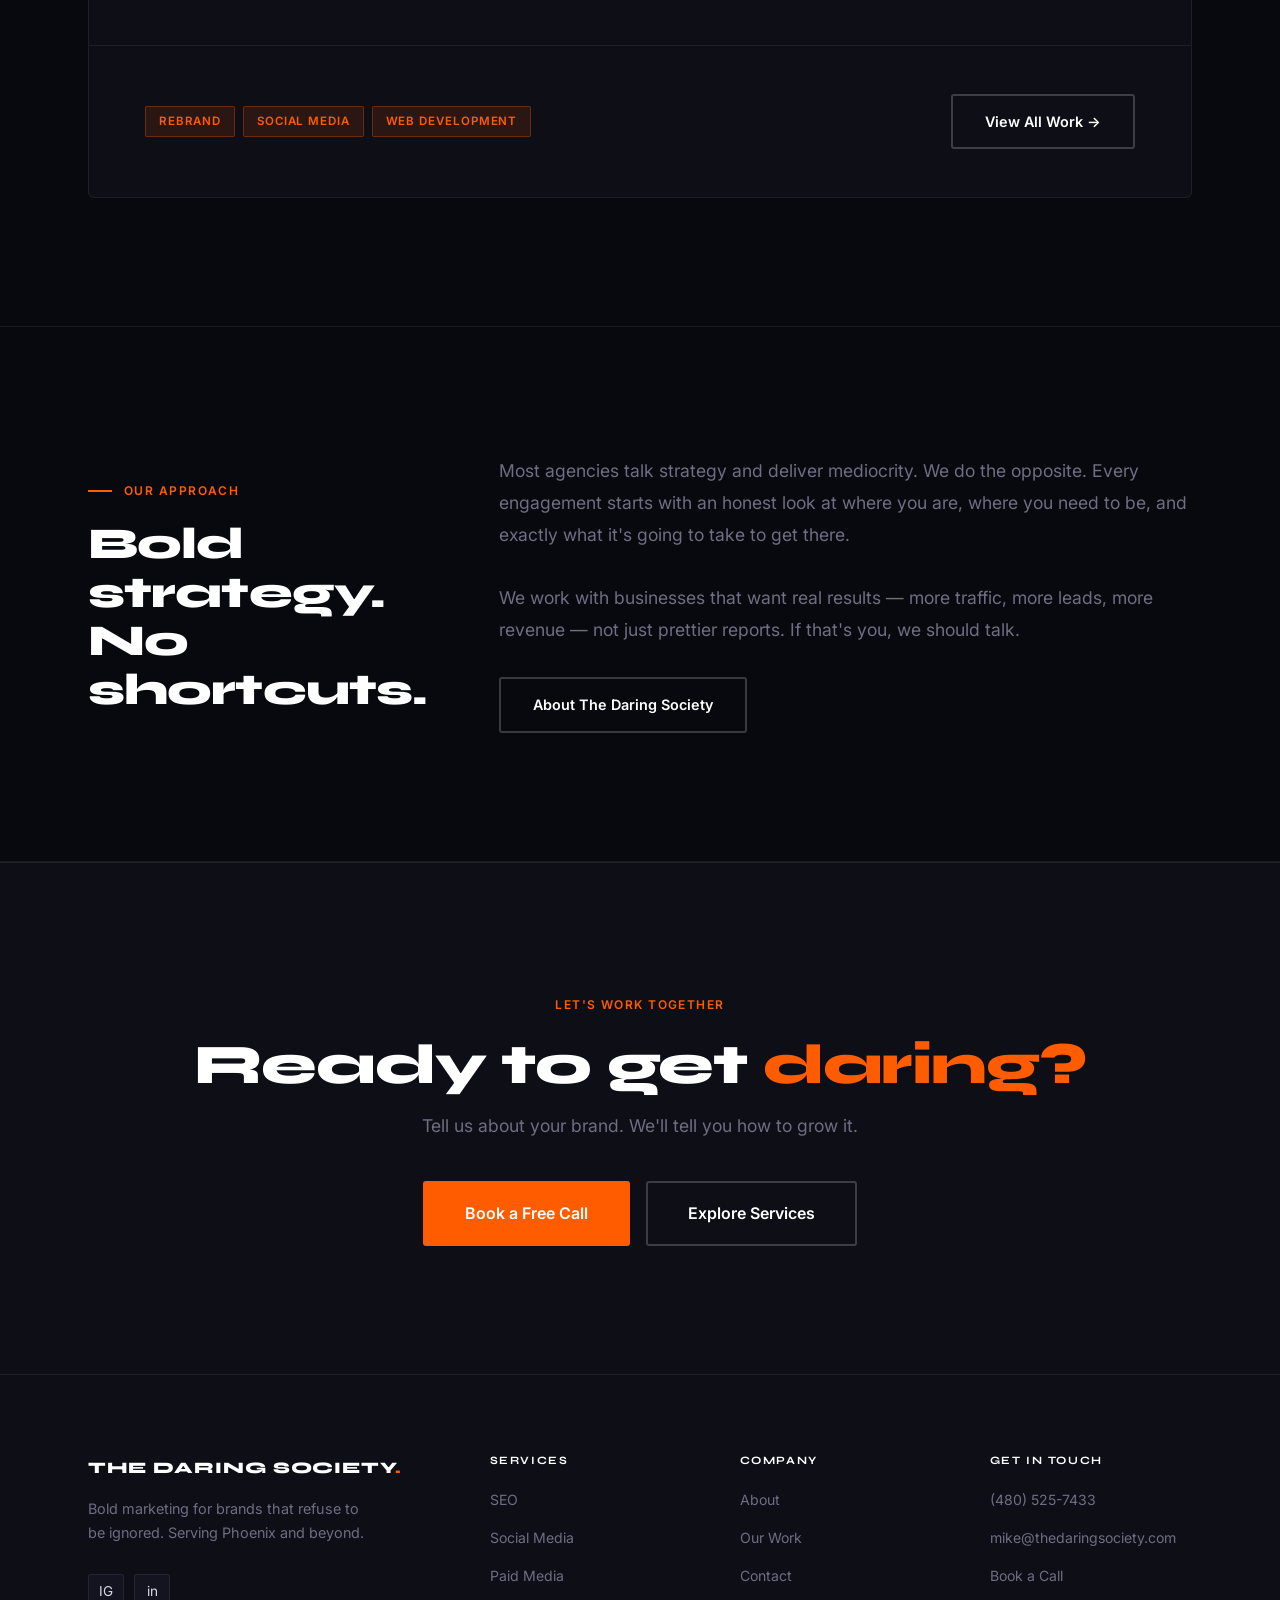
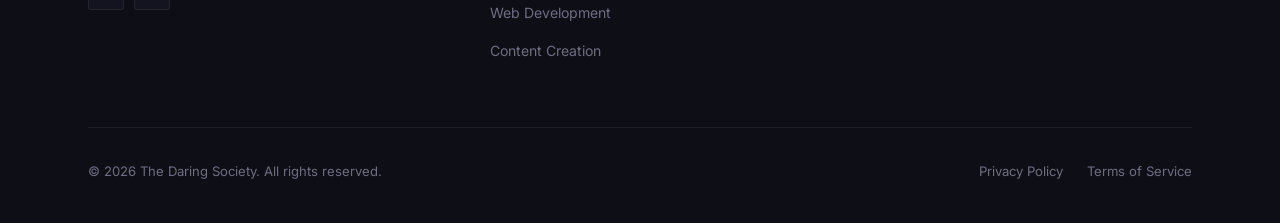
==== commit 988c0839: "Revert to text wordmark logo" ====
--- a/index.html
+++ b/index.html
@@ -18,7 +18,7 @@
 <!-- NAV -->
 <nav class="nav">
   <div class="nav__inner">
-    <a href="index.html" class="nav__logo"><img src="assets/DaringSocietyLogo.svg" alt="The Daring Society" class="logo-img"></a>
+    <a href="index.html" class="nav__logo">The Daring Society<span class="dot">.</span></a>
     <ul class="nav__links">
       <li><a href="services.html">Services</a></li>
       <li><a href="work.html">Work</a></li>
@@ -169,7 +169,7 @@
   <div class="container">
     <div class="footer__top">
       <div>
-        <a href="index.html" class="footer__logo"><img src="assets/DaringSocietyLogo.svg" alt="The Daring Society" class="logo-img"></a>
+        <a href="index.html" class="footer__logo">The Daring Society<span class="dot">.</span></a>
         <p class="footer__tagline">Bold marketing for brands that refuse to be ignored. Serving Phoenix and beyond.</p>
         <div class="footer__social">
           <a href="https://www.instagram.com/thedaringsocietyagency/" aria-label="Instagram">IG</a>
--- a/css/style.css
+++ b/css/style.css
@@ -146,15 +146,14 @@
   padding: 0 var(--pad);
 }
 .nav__logo {
-  display: flex;
-  align-items: center;
-  flex-shrink: 0;
-}
-.logo-img {
-  height: 38px;
-  width: auto;
-  display: block;
-}
+  font-family: var(--font-display);
+  font-weight: 800;
+  font-size: 1rem;
+  letter-spacing: 0.06em;
+  color: var(--white);
+  text-transform: uppercase;
+}
+.nav__logo .dot { color: var(--accent); }
 .nav__links {
   display: flex;
   align-items: center;
@@ -850,10 +849,16 @@
   margin-bottom: 4rem;
 }
 .footer__logo {
-  display: inline-flex;
-  align-items: center;
+  font-family: var(--font-display);
+  font-weight: 800;
+  font-size: 1rem;
+  letter-spacing: 0.06em;
+  color: var(--white);
+  text-transform: uppercase;
   margin-bottom: 1rem;
-}
+  display: block;
+}
+.footer__logo .dot { color: var(--accent); }
 .footer__logo .dot { color: var(--accent); }
 .footer__tagline {
   font-size: 0.9rem;
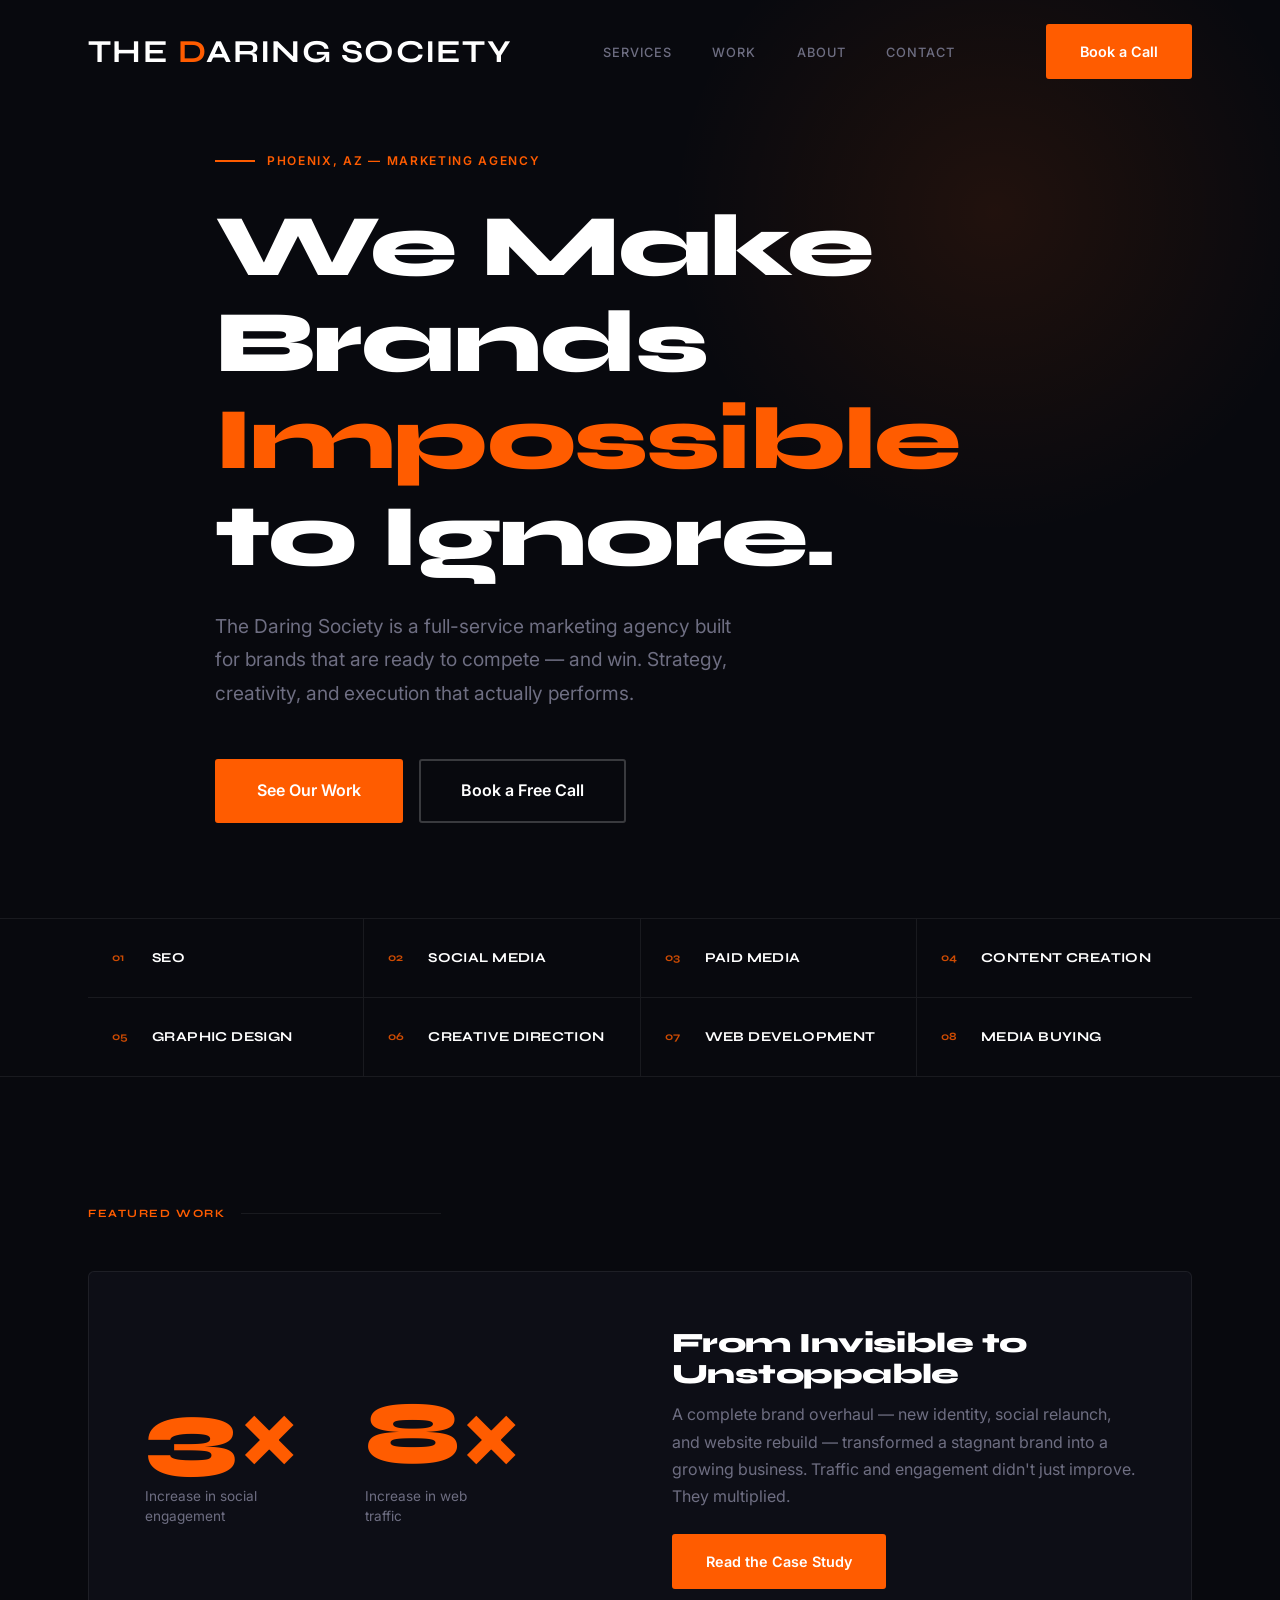
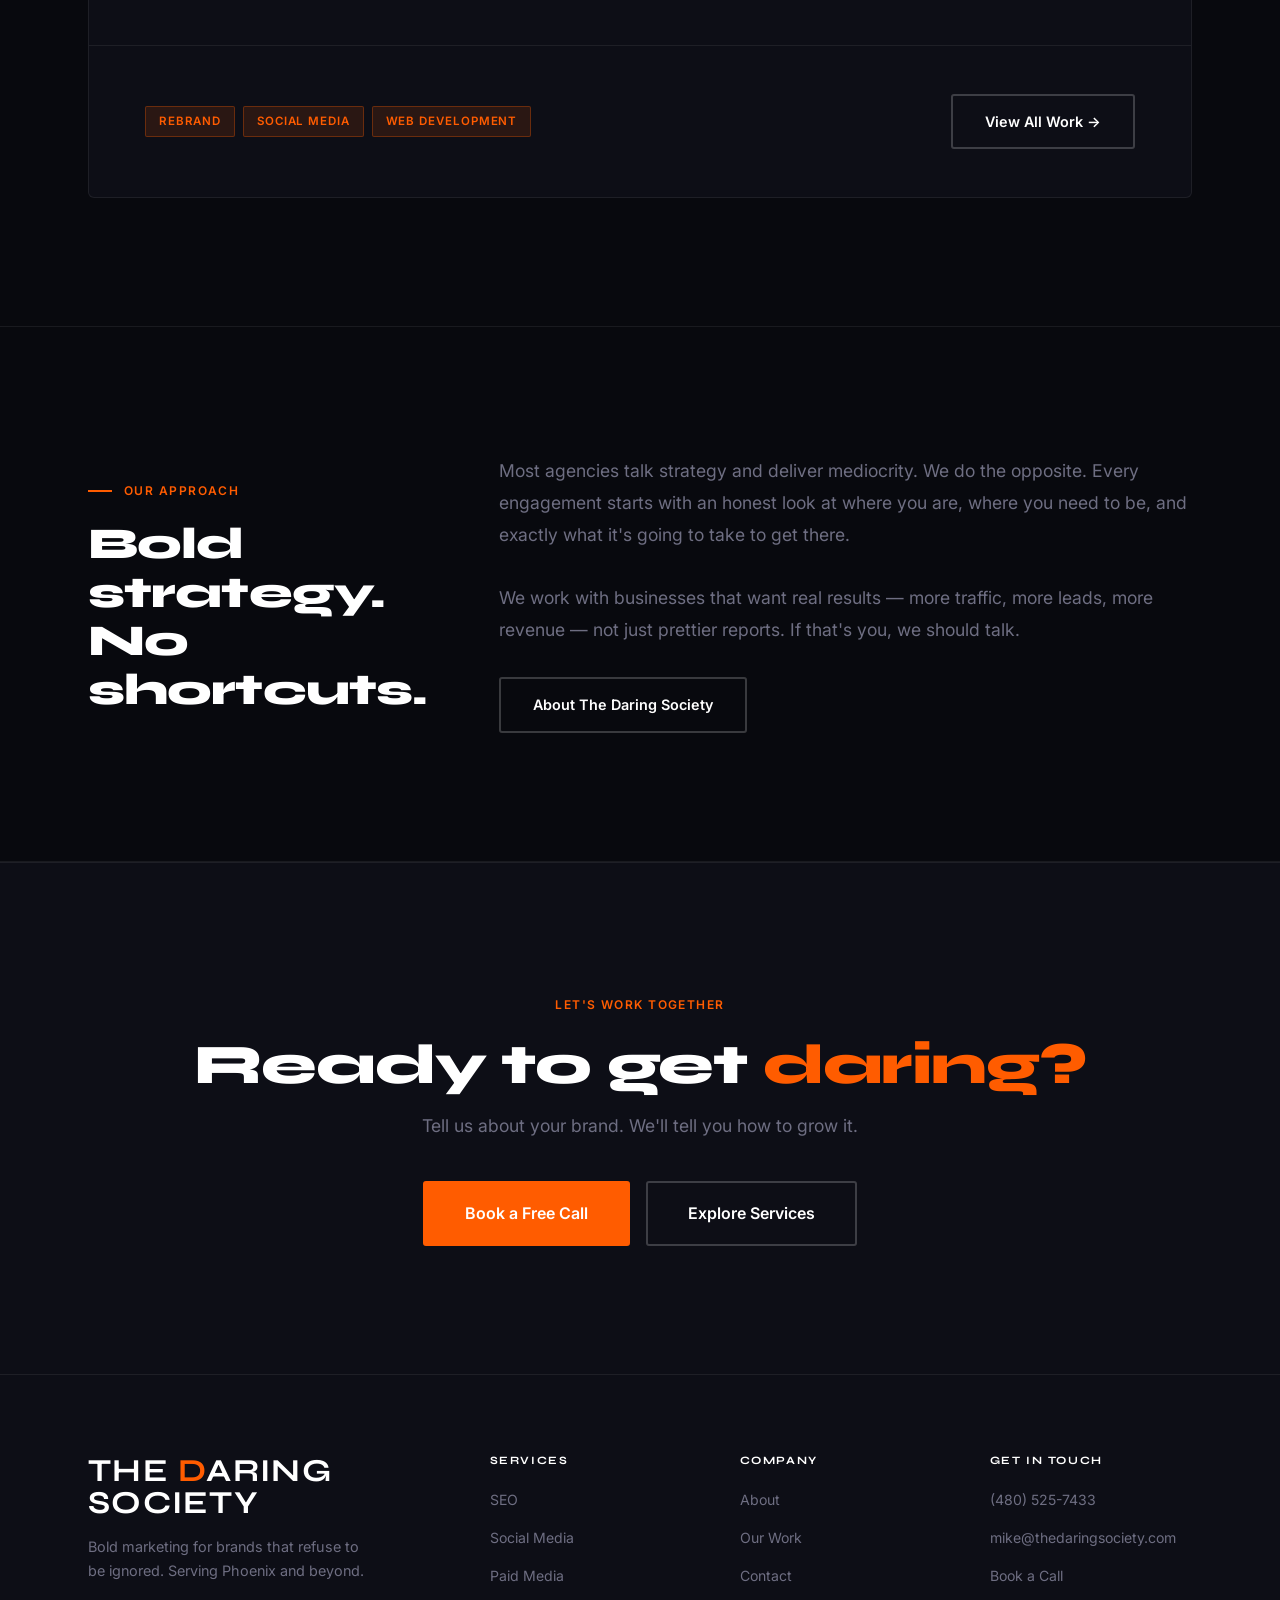
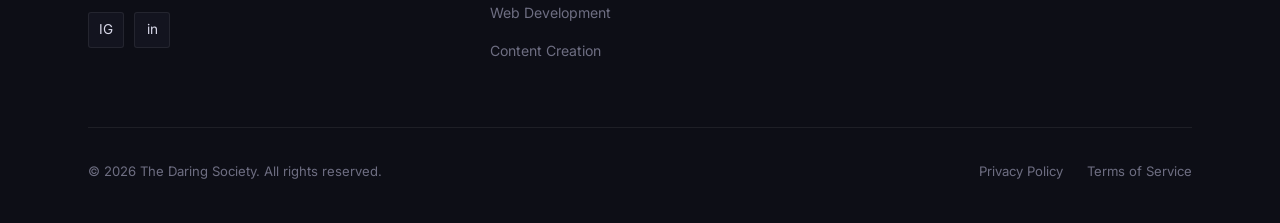
==== commit 96cd8411: "Orange D accent, 32px Eurostile logo (font pending)" ====
--- a/index.html
+++ b/index.html
@@ -18,7 +18,7 @@
 <!-- NAV -->
 <nav class="nav">
   <div class="nav__inner">
-    <a href="index.html" class="nav__logo">The Daring Society<span class="dot">.</span></a>
+    <a href="index.html" class="nav__logo">The <span class="d-accent">D</span>aring Society</a>
     <ul class="nav__links">
       <li><a href="services.html">Services</a></li>
       <li><a href="work.html">Work</a></li>
@@ -169,7 +169,7 @@
   <div class="container">
     <div class="footer__top">
       <div>
-        <a href="index.html" class="footer__logo">The Daring Society<span class="dot">.</span></a>
+        <a href="index.html" class="footer__logo">The <span class="d-accent">D</span>aring Society</a>
         <p class="footer__tagline">Bold marketing for brands that refuse to be ignored. Serving Phoenix and beyond.</p>
         <div class="footer__social">
           <a href="https://www.instagram.com/thedaringsocietyagency/" aria-label="Instagram">IG</a>
--- a/css/style.css
+++ b/css/style.css
@@ -146,14 +146,14 @@
   padding: 0 var(--pad);
 }
 .nav__logo {
-  font-family: var(--font-display);
-  font-weight: 800;
-  font-size: 1rem;
-  letter-spacing: 0.06em;
-  color: var(--white);
-  text-transform: uppercase;
-}
-.nav__logo .dot { color: var(--accent); }
+  font-family: 'Eurostile Extended', 'Eurostile', var(--font-display);
+  font-weight: 700;
+  font-size: 32px;
+  letter-spacing: 0.04em;
+  color: var(--white);
+  text-transform: uppercase;
+  line-height: 1;
+}
 .nav__links {
   display: flex;
   align-items: center;
@@ -170,6 +170,8 @@
 }
 .nav__links a:hover,
 .nav__links a.active { color: var(--white); }
+.d-accent { color: var(--accent); }
+
 .nav__hamburger {
   display: none;
   flex-direction: column;
@@ -849,16 +851,16 @@
   margin-bottom: 4rem;
 }
 .footer__logo {
-  font-family: var(--font-display);
-  font-weight: 800;
-  font-size: 1rem;
-  letter-spacing: 0.06em;
-  color: var(--white);
-  text-transform: uppercase;
+  font-family: 'Eurostile Extended', 'Eurostile', var(--font-display);
+  font-weight: 700;
+  font-size: 32px;
+  letter-spacing: 0.04em;
+  color: var(--white);
+  text-transform: uppercase;
+  line-height: 1;
   margin-bottom: 1rem;
   display: block;
 }
-.footer__logo .dot { color: var(--accent); }
 .footer__logo .dot { color: var(--accent); }
 .footer__tagline {
   font-size: 0.9rem;
